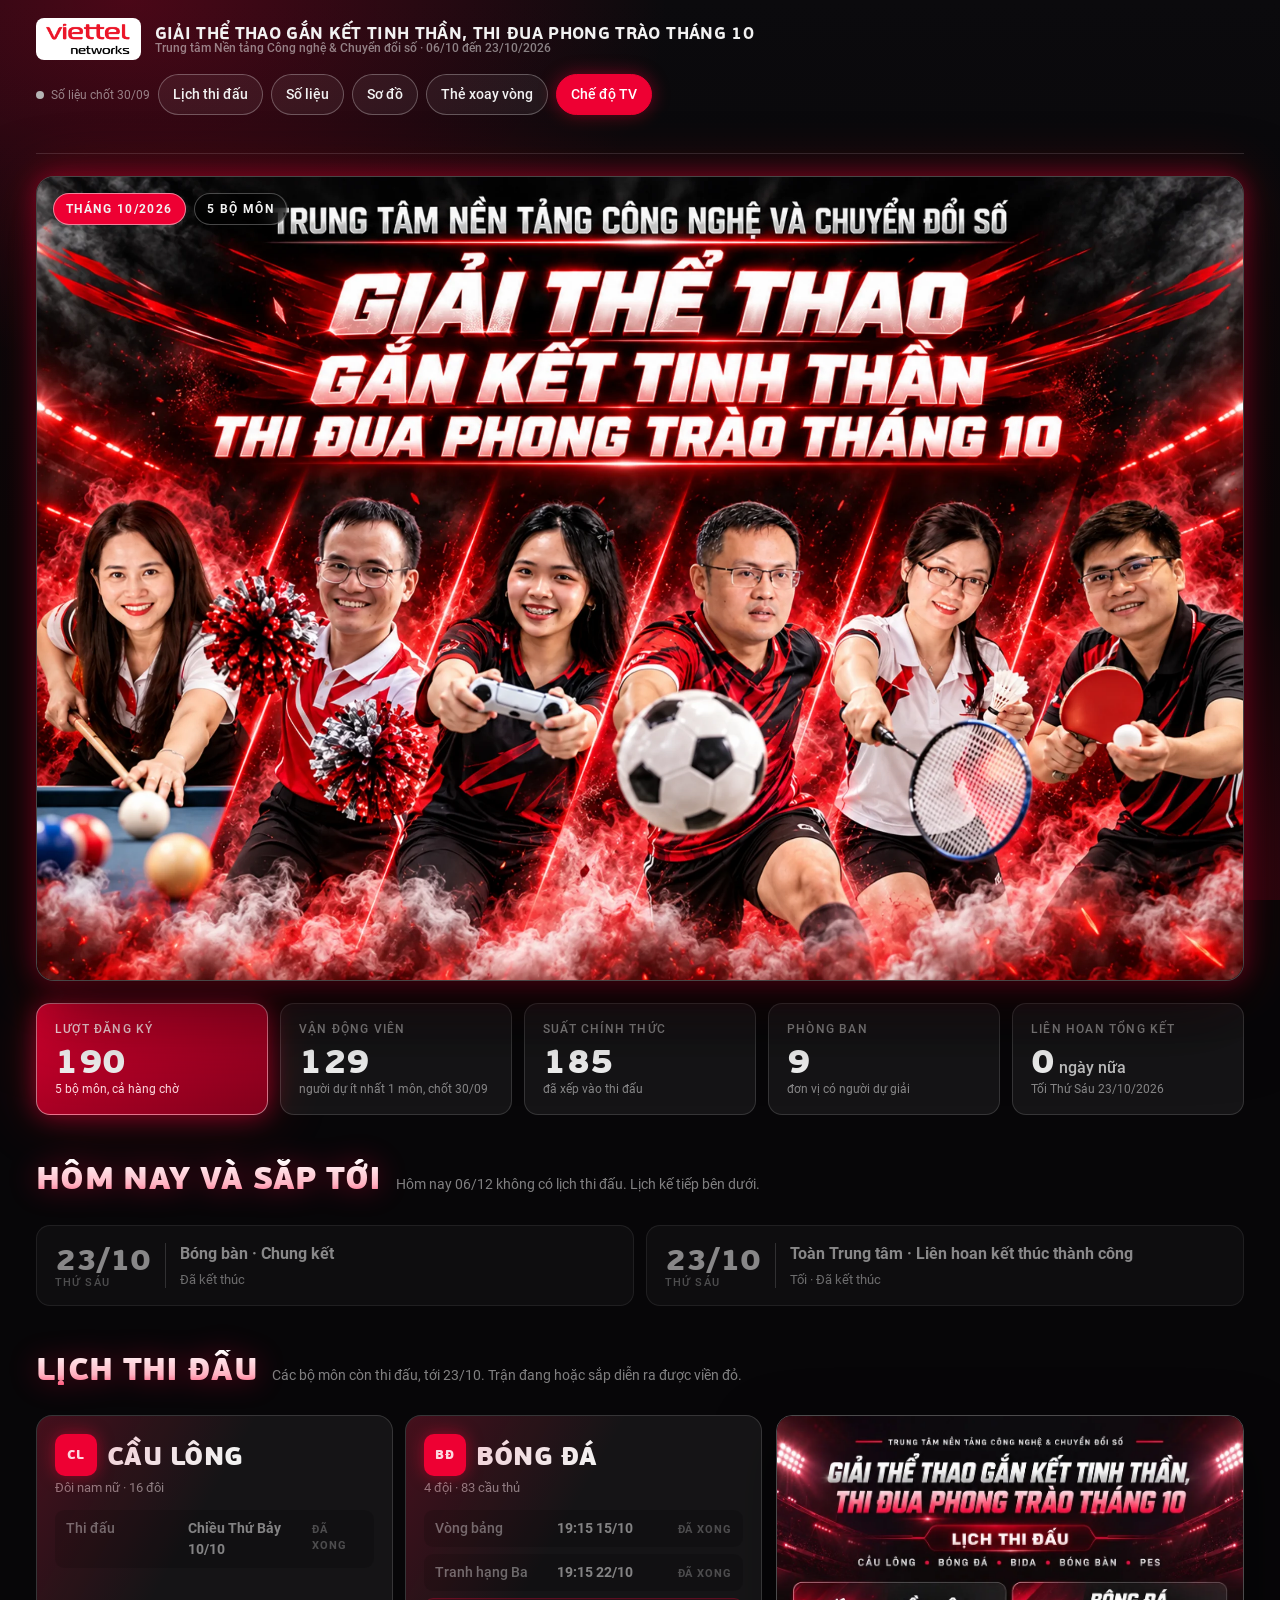
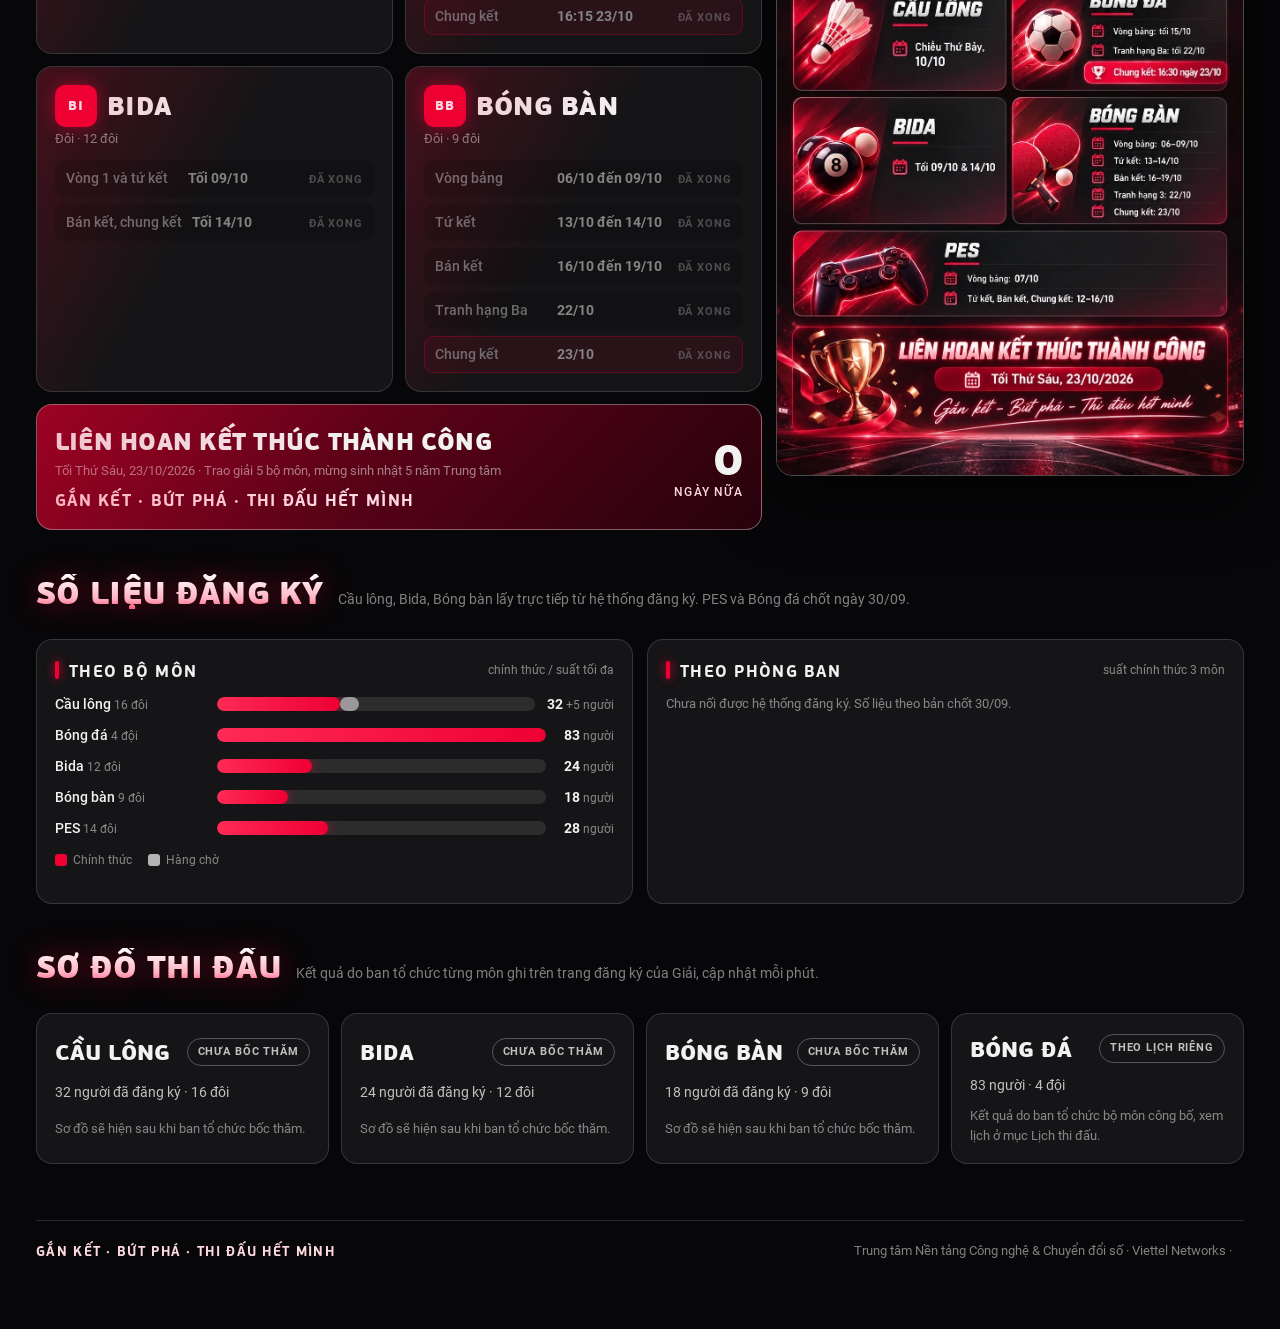
==== index.html @ 109331bb "Chuyển thẻ Thành viên mới vào frame chính TV (dash side) - Bỏ slide s-new riêng - Thêm panel Thành v" ====
<!DOCTYPE html>
<html lang="vi">
<head>
<meta charset="utf-8">
<meta name="viewport" content="width=device-width, initial-scale=1, viewport-fit=cover">
<meta name="description" content="Bản tin Giải thể thao gắn kết tinh thần, thi đua phong trào tháng 10 của Trung tâm Nền tảng Công nghệ và Chuyển đổi số: lịch thi đấu, số liệu đăng ký, sơ đồ thi đấu và chế độ trình chiếu TV.">
<meta property="og:title" content="Giải thể thao tháng 10 · TT Nền tảng Công nghệ & CĐS">
<meta property="og:image" content="img/poster-1200.jpg">
<link rel="icon" type="image/png" href="img/logo-vtnet.png">
<title>Giải thể thao 2026 · Bản tin</title>
<style>
  @font-face { font-family: "FS PF BeauSans Pro"; font-weight: 600; font-display: swap; src: url("fonts/FSPFBeauSansPro-SemiBold.ttf") format("truetype"); }
  @font-face { font-family: "FS PF BeauSans Pro"; font-weight: 700; font-display: swap; src: url("fonts/FSPFBeauSansPro-Bold.otf") format("opentype"); }
  @font-face { font-family: "FS PF BeauSans Pro"; font-weight: 800; font-display: swap; src: url("fonts/FSPFBeauSansPro-Black.ttf") format("truetype"); }
  @font-face { font-family: "Roboto"; font-weight: 400; font-display: swap; src: url("fonts/Roboto-Regular.ttf") format("truetype"); }
  @font-face { font-family: "Roboto"; font-weight: 500; font-display: swap; src: url("fonts/Roboto-Medium.ttf") format("truetype"); }
  @font-face { font-family: "Roboto"; font-weight: 700; font-display: swap; src: url("fonts/Roboto-Bold.ttf") format("truetype"); }

  /* Neon Tech, single dark look matching the poster. Only the 5 Viettel colours and their tints. */
  :root {
    --bg: #070608; --bg-2: #111014; --panel: rgba(255,255,255,.06); --panel-2: rgba(255,255,255,.10);
    --line: rgba(255,255,255,.14); --line-2: rgba(255,255,255,.28);
    --ink: #F2F2F2; --ink-2: rgba(242,242,242,.78); --ink-3: rgba(242,242,242,.52);
    --red: #EE0033; --red-deep: #B30026; --red-soft: #FFD9E0; --grey: #B5B4B4; --char: #44494D;
    --glow: 0 0 24px rgba(238,0,51,.55), 0 0 60px rgba(238,0,51,.25);
    --display: "FS PF BeauSans Pro", "Roboto", "Segoe UI", Helvetica, Arial, sans-serif;
    --body: "Roboto", "Segoe UI", Helvetica, Arial, sans-serif;
    color-scheme: dark;
  }
  * { box-sizing: border-box; }
  html, body { height: 100%; }
  body { margin: 0; background: var(--bg); color: var(--ink); font-family: var(--body); font-size: 15px; line-height: 1.5; -webkit-font-smoothing: antialiased; }
  body::before { content: ""; position: fixed; inset: 0; z-index: -1; pointer-events: none;
    background: radial-gradient(900px 600px at 10% 0%, rgba(238,0,51,.28), transparent 60%), radial-gradient(700px 500px at 95% 100%, rgba(238,0,51,.18), transparent 60%), linear-gradient(180deg, #0b0a0d, #070608 60%); }
  a { color: inherit; }
  img { max-width: 100%; display: block; }
  .wrap { max-width: 1240px; margin: 0 auto; padding: 18px 16px 56px; }

  /* top bar */
  .top { display: flex; align-items: center; justify-content: space-between; flex-wrap: wrap; padding-bottom: 16px; border-bottom: 1px solid var(--line); }
  .brand { display: flex; align-items: center; min-width: 0; }
  .brand img { height: 42px; width: auto; background: #fff; padding: 4px 8px; border-radius: 8px; }
  .brand .t { font-family: var(--display); font-weight: 700; text-transform: uppercase; line-height: 1.15; font-size: 15px; font-size: clamp(13px, 1.6vw, 17px); letter-spacing: .02em; }
  .brand .t small { display: block; font-family: var(--body); font-weight: 500; text-transform: none; letter-spacing: 0; color: var(--ink-3); font-size: 12px; }
  nav { display: flex; flex-wrap: wrap; align-items: center; }
  nav a, .btn { text-decoration: none; font-weight: 500; font-size: 14px; padding: 9px 14px; border-radius: 999px; border: 1px solid var(--line-2); color: var(--ink); background: var(--panel); }
  nav a:hover, .btn:hover { border-color: var(--red); }
  .btn.red { background: var(--red); border-color: var(--red); color: #fff; box-shadow: 0 0 18px rgba(238,0,51,.45); }
  .btn.red:hover { background: #ff1a4b; }
  .live { display: inline-flex; align-items: center; font-size: 12px; color: var(--ink-3); }
  .live i { width: 8px; height: 8px; border-radius: 50%; background: var(--grey); }
  .live.on i { background: var(--red); box-shadow: 0 0 0 4px rgba(238,0,51,.25); }

  /* hero */
  .hero { display: grid; grid-gap: 22px; gap: 22px; margin-top: 22px; }
  .poster { position: relative; border-radius: 18px; overflow: hidden; border: 1px solid var(--line-2); box-shadow: 0 30px 80px rgba(0,0,0,.6), var(--glow); aspect-ratio: 3/2; background: #000; }
  .poster img { width: 100%; height: 100%; object-fit: cover; }
  .poster .tag { position: absolute; left: 16px; top: 16px; display: flex; }
  .chip { font-size: 12px; font-weight: 700; letter-spacing: .12em; text-transform: uppercase; padding: 6px 12px; border-radius: 999px; background: rgba(0,0,0,.55); border: 1px solid var(--line-2); backdrop-filter: blur(10px); }
  .chip.red { background: var(--red); border-color: rgba(255,255,255,.5); }
  .strip { display: grid; grid-template-columns: repeat(auto-fit, minmax(150px, 1fr)); grid-gap: 12px; gap: 12px; }
  .tile { padding: 16px 18px; border-radius: 14px; background: var(--panel); border: 1px solid var(--line); display: grid; grid-gap: 4px; gap: 4px; min-width: 0; }
  .tile .l { font-size: 12px; text-transform: uppercase; letter-spacing: .1em; color: var(--ink-3); font-weight: 500; }
  .tile .v { font-family: var(--display); font-weight: 800; font-size: 34px; line-height: 1; letter-spacing: -.5px; font-variant-numeric: tabular-nums; }
  .tile .v small { font-size: 16px; font-family: var(--body); font-weight: 500; color: var(--ink-2); margin-left: 4px; letter-spacing: 0; }
  .tile .s { font-size: 12px; color: var(--ink-3); }
  .tile.red { background: linear-gradient(160deg, rgba(238,0,51,.92), rgba(140,0,30,.92)); border-color: rgba(255,255,255,.45); box-shadow: var(--glow); }
  .tile.red .l, .tile.red .s { color: var(--red-soft); }

  /* sections */
  section { margin-top: 44px; }
  .stage section { margin: 0; }   /* section trong khung TV không ăn lề của trang web */
  .sh { display: flex; align-items: baseline; flex-wrap: wrap; margin-bottom: 16px; }
  .sh h2 { margin: 0 14px 14px 0; font-family: var(--display); font-weight: 800; font-size: 26px; font-size: clamp(22px, 3vw, 32px); text-transform: uppercase; letter-spacing: .01em; line-height: 1.1;
    background: linear-gradient(180deg, #fff, #ffb3c2 70%, #ff5c7f); -webkit-background-clip: text; background-clip: text; color: transparent; filter: drop-shadow(0 0 14px rgba(238,0,51,.45)); }
  .sh p { margin: 0; color: var(--ink-3); font-size: 14px; }
  .sh .r { margin-left: auto; }

  /* today */
  .today { display: grid; grid-template-columns: repeat(auto-fit, minmax(260px, 1fr)); grid-gap: 12px; gap: 12px; }
  .ev { padding: 16px 18px; border-radius: 14px; background: var(--panel); border: 1px solid var(--line); display: grid; grid-template-columns: auto 1fr; grid-gap: 4px 14px; gap: 4px 14px; align-items: center; }
  .ev .d { grid-row: span 2; font-family: var(--display); font-weight: 800; font-size: 30px; line-height: 1; letter-spacing: -.5px; padding-right: 14px; border-right: 1px solid var(--line-2); min-width: 72px; }
  .ev .d small { display: block; font-family: var(--body); font-weight: 500; font-size: 11px; letter-spacing: .1em; text-transform: uppercase; color: var(--ink-3); margin-top: 4px; }
  .ev .n { font-weight: 700; font-size: 16px; }
  .ev .m { color: var(--ink-2); font-size: 13px; }
  .ev.now { border-color: var(--red); box-shadow: 0 0 0 1px rgba(238,0,51,.5), var(--glow); }
  .ev.now .d { color: var(--red); border-right-color: rgba(238,0,51,.5); }
  .ev.done { opacity: .55; }

  /* schedule */
  .sched { display: grid; grid-template-columns: 1fr; grid-gap: 14px; gap: 14px; }
  @media (min-width: 900px) { .sched { grid-template-columns: 1.55fr 1fr; align-items: start; } }
  .sports { display: grid; grid-template-columns: repeat(auto-fit, minmax(240px, 1fr)); grid-gap: 12px; gap: 12px; }
  .sport { position: relative; padding: 18px; border-radius: 16px; background: var(--panel); border: 1px solid var(--line); overflow: hidden; min-width: 0; }
  .sport::before { content: ""; position: absolute; inset: 0; background: linear-gradient(120deg, rgba(238,0,51,.22), transparent 45%); pointer-events: none; }
  .sport h3 { margin: 0 0 2px; font-family: var(--display); font-weight: 800; font-size: 26px; text-transform: uppercase; letter-spacing: .01em; display: flex; align-items: center; }
  .sport .ab { margin-right: 10px; width: 42px; height: 42px; border-radius: 10px; display: flex; align-items: center; justify-content: center; background: var(--red); color: #fff; font-size: 13px; letter-spacing: .04em; box-shadow: 0 0 16px rgba(238,0,51,.55); flex: 0 0 auto; }
  .sport .f { color: var(--ink-3); font-size: 13px; margin-bottom: 12px; }
  .sport ul { list-style: none; margin: 0; padding: 0; display: grid; grid-gap: 7px; gap: 7px; }
  .sport li { display: flex; align-items: baseline; font-size: 14px; padding: 7px 10px; border-radius: 9px; background: rgba(0,0,0,.28); border: 1px solid transparent; }
  .sport li b { font-weight: 500; color: var(--ink-2); min-width: 112px; }
  .sport li span { font-weight: 700; font-variant-numeric: tabular-nums; }
  .sport li.final { border-color: rgba(238,0,51,.6); background: rgba(238,0,51,.18); }
  .sport li.now { border-color: var(--red); }
  .sport li.done { opacity: .5; }
  .sport li .st { margin-left: auto; font-size: 11px; font-weight: 700; letter-spacing: .08em; text-transform: uppercase; color: var(--red-soft); }
  .sport.finale { grid-column: 1 / -1; display: grid; grid-template-columns: 1fr auto; grid-gap: 10px 20px; gap: 10px 20px; align-items: center; background: linear-gradient(135deg, rgba(238,0,51,.55), rgba(60,0,15,.6)); border-color: rgba(255,255,255,.35); }
  .sport.finale h3 { font-size: 24px; }
  .sport.finale .slogan { font-family: var(--display); font-weight: 700; font-size: 16px; color: var(--red-soft); text-transform: uppercase; letter-spacing: .08em; }
  .sport.finale .big { font-family: var(--display); font-weight: 800; font-size: 44px; line-height: 1; letter-spacing: -1px; text-align: right; font-variant-numeric: tabular-nums; }
  .sport.finale .big small { display: block; font-family: var(--body); font-weight: 500; font-size: 12px; letter-spacing: .1em; text-transform: uppercase; color: var(--red-soft); margin-top: 6px; }
  .frame { border-radius: 16px; overflow: hidden; border: 1px solid var(--line-2); box-shadow: 0 24px 60px rgba(0,0,0,.55); }
  .frame img { width: 100%; height: auto; }

  /* stats */
  .stats { display: grid; grid-template-columns: 1fr; grid-gap: 14px; gap: 14px; }
  @media (min-width: 900px) { .stats { grid-template-columns: 1fr 1fr; } }
  .card { padding: 18px; border-radius: 16px; background: var(--panel); border: 1px solid var(--line); min-width: 0; }
  .card h3 { margin: 0 0 12px; font-family: var(--display); font-weight: 700; font-size: 16px; text-transform: uppercase; letter-spacing: .08em; display: flex; align-items: center; }
  .card h3::before { content: ""; margin-right: 10px; width: 4px; height: 18px; border-radius: 2px; background: var(--red); box-shadow: 0 0 10px var(--red); }
  .card h3 small { margin-left: auto; font-family: var(--body); text-transform: none; letter-spacing: 0; font-weight: 400; color: var(--ink-3); font-size: 12px; }
  .bars { display: grid; grid-gap: 10px; gap: 10px; }
  .bar { display: grid; grid-template-columns: minmax(96px, 150px) 1fr auto; grid-gap: 12px; gap: 12px; align-items: center; font-size: 14px; min-width: 0; }
  .bar .n { font-weight: 500; overflow: hidden; text-overflow: ellipsis; white-space: nowrap; }
  .bar .n small { color: var(--ink-3); font-weight: 400; }
  .bar .t { height: 14px; border-radius: 7px; background: rgba(255,255,255,.10); overflow: hidden; position: relative; }
  .bar .t i { position: absolute; left: 0; top: 0; bottom: 0; border-radius: 7px; background: linear-gradient(90deg, #ff2a55, var(--red)); box-shadow: 0 0 12px rgba(238,0,51,.6); }
  .bar .t i.wait { background: var(--grey); box-shadow: none; opacity: .8; }
  .bar .v { font-weight: 700; font-variant-numeric: tabular-nums; min-width: 56px; text-align: right; }
  .bar .v small { color: var(--ink-3); font-weight: 400; }
  .legend { display: flex; flex-wrap: wrap; margin-top: 12px; font-size: 12px; color: var(--ink-3); }
  .legend i { display: inline-block; width: 12px; height: 12px; border-radius: 3px; vertical-align: -2px; margin-right: 6px; background: var(--red); }
  .legend i.g { background: var(--grey); }

  /* brackets */
  .brs { display: grid; grid-template-columns: repeat(auto-fit, minmax(280px, 1fr)); grid-gap: 12px; gap: 12px; }
  .br { padding: 18px; border-radius: 16px; background: var(--panel); border: 1px solid var(--line); display: grid; grid-gap: 10px; gap: 10px; min-width: 0; }
  .br h3 { margin: 0; font-family: var(--display); font-weight: 800; font-size: 22px; text-transform: uppercase; display: flex; align-items: center; justify-content: space-between; }
  .br .pill { margin-left: 10px; font-family: var(--body); font-weight: 700; font-size: 11px; letter-spacing: .08em; text-transform: uppercase; padding: 5px 10px; border-radius: 999px; border: 1px solid var(--line-2); color: var(--ink-2); white-space: nowrap; }
  .br .pill.red { background: var(--red); border-color: var(--red); color: #fff; }
  .br .meta { color: var(--ink-2); font-size: 14px; }
  .br .prog { height: 10px; border-radius: 5px; background: rgba(255,255,255,.10); overflow: hidden; }
  .br .prog i { display: block; height: 100%; background: var(--red); box-shadow: 0 0 10px var(--red); border-radius: 5px; }
  .br .res { display: grid; grid-gap: 6px; gap: 6px; font-size: 13px; }
  .br .res div { display: flex; justify-content: space-between; padding: 7px 10px; border-radius: 8px; background: rgba(0,0,0,.3); }
  .br .res b { font-weight: 700; }
  .br a { font-size: 13px; color: var(--red-soft); }
  .empty { color: var(--ink-3); font-size: 13px; }

  footer { margin-top: 56px; padding-top: 20px; border-top: 1px solid var(--line); display: flex; justify-content: space-between; flex-wrap: wrap; color: var(--ink-3); font-size: 13px; }
  footer .slogan { font-family: var(--display); font-weight: 700; text-transform: uppercase; letter-spacing: .1em; color: var(--red-soft); }

  /* ===== TV mode ===== */
  body.tv { overflow: hidden; background: #000; }
  body.tv .wrap { display: none; }
  #tv { display: none; position: fixed; inset: 0; background: #000; }
  body.tv #tv { display: block; }
  .stage { position: absolute; left: 50%; top: 50%; width: 1920px; height: 1080px; transform: translate(-50%, -50%) scale(var(--k, .5)); transform-origin: center; overflow: hidden; color: var(--ink);
    background: radial-gradient(900px 700px at 8% 12%, rgba(238,0,51,.5), transparent 60%), radial-gradient(800px 600px at 96% 92%, rgba(238,0,51,.28), transparent 60%), linear-gradient(135deg, #0c0b0f 0%, #17161b 55%, #0a090c 100%); }
  .hdr { position: absolute; left: 0; top: 0; right: 0; height: 100px; display: flex; align-items: center; justify-content: space-between; padding: 0 64px; border-bottom: 1.5px solid rgba(255,255,255,.14); background: linear-gradient(180deg, rgba(0,0,0,.5), rgba(0,0,0,0)); z-index: 2; }
  .hdr .b { display: flex; align-items: center; }
  .hdr .b img { height: 64px; width: auto; background: #fff; padding: 6px 12px; border-radius: 10px; }
  .hdr .b .sep { width: 2px; height: 48px; background: rgba(255,255,255,.25); }
  .hdr .b .org { font-family: var(--display); font-weight: 700; font-size: 32px; text-transform: uppercase; color: var(--ink-2); letter-spacing: .02em; }
  .hdr .c { display: flex; align-items: center; font-variant-numeric: tabular-nums; }
  .hdr .c .d { font-size: 30px; color: var(--ink-2); text-align: right; line-height: 1.2; }
  .hdr .c .t { font-family: var(--display); font-weight: 800; font-size: 60px; letter-spacing: -1px; }
  .dots { position: absolute; left: 50%; transform: translateX(-50%); top: 80px; display: flex; z-index: 3; }
  .dots span { width: 52px; height: 8px; border-radius: 4px; background: rgba(255,255,255,.28); overflow: hidden; position: relative; }
  .dots span.done { background: rgba(255,255,255,.6); }
  .dots span.on::after { content: ""; position: absolute; inset: 0; background: var(--red); transform-origin: 0 0; animation: prog var(--dur, 12s) linear forwards; }
  @keyframes prog { from { transform: scaleX(0); } to { transform: scaleX(1); } }
  .slide { position: absolute; left: 0; right: 0; top: 100px; bottom: 128px; padding: 40px 64px; display: none; overflow: hidden; animation: fade .7s ease both; }
  .slide.on { display: grid; }
  @keyframes fade { from { opacity: 0; transform: translateY(14px); } to { opacity: 1; transform: none; } }
  .slide.poster-slide { padding: 0; top: 100px; bottom: 128px; overflow: hidden; }
  .slide.poster-slide::before { content: ""; position: absolute; top: 0; right: 0; bottom: 0; left: 0; background: url("img/poster-tv-blur.jpg") center/cover; }
  .slide.poster-slide img { position: relative; width: 100%; height: 100%; object-fit: contain; }
  .slide.poster-slide .cap { position: absolute; left: 64px; bottom: 40px; display: flex; }
  .slide.poster-slide .cap .chip { font-size: 26px; padding: 14px 28px; }
  .glass { position: relative; background: rgba(255,255,255,.09); border: 1.5px solid rgba(255,255,255,.28); border-radius: 30px; backdrop-filter: blur(24px); -webkit-backdrop-filter: blur(24px); box-shadow: 0 28px 70px rgba(0,0,0,.45); }
  .glass::before { content: ""; position: absolute; left: 28px; right: 28px; top: 0; height: 1.5px; background: linear-gradient(90deg, transparent, rgba(255,255,255,.85), transparent); }
  .eyebrow { font-family: var(--display); font-weight: 700; font-size: 30px; letter-spacing: .12em; text-transform: uppercase; color: var(--red-soft); display: flex; align-items: center; }
  .eyebrow .dot { margin-right: 18px; width: 16px; height: 16px; border-radius: 50%; background: var(--red); box-shadow: 0 0 0 6px rgba(238,0,51,.25); }
  .eyebrow .upd { margin-left: auto; letter-spacing: 0; text-transform: none; font-weight: 400; color: var(--ink-3); font-family: var(--body); }
  .hcard { font-family: var(--display); font-weight: 800; font-size: 84px; line-height: 1.05; letter-spacing: -1.5px; margin: 0; text-transform: uppercase; text-shadow: 0 0 30px rgba(238,0,51,.5); }
  /* tv schedule */
  .s-sched { grid-template-rows: auto minmax(0, 1fr); grid-gap: 30px; gap: 30px; }
  .s-sched .cols { display: grid; grid-template-columns: repeat(5, 1fr); grid-gap: 22px; gap: 22px; }
  .s-sched .col { padding: 26px 28px; min-height: 0; display: flex; flex-direction: column; }
  .s-sched .col h3 { margin: 0; font-family: var(--display); font-weight: 800; font-size: 40px; text-transform: uppercase; letter-spacing: -.5px; line-height: 1; }
  .s-sched .col .f { font-size: 22px; color: var(--ink-3); }
  .s-sched .col ul { list-style: none; margin: 18px 0 0; padding: 0; display: grid; grid-gap: 10px; gap: 10px; }
  .s-sched .col li { font-size: 24px; line-height: 1.25; padding: 10px 14px; border-radius: 12px; background: rgba(0,0,0,.3); border: 1.5px solid transparent; }
  .s-sched .col li b { display: block; font-weight: 500; color: var(--ink-3); font-size: 20px; }
  .s-sched .col li.final { border-color: rgba(238,0,51,.7); background: rgba(238,0,51,.2); }
  .s-sched .col li.now { border-color: var(--red); box-shadow: 0 0 20px rgba(238,0,51,.35); }
  .s-sched .col li.done { opacity: .45; }
  /* tv stats */
  .s-stats { grid-template-rows: auto minmax(0, 1fr); grid-gap: 30px; gap: 30px; }
  .s-stats .g { display: grid; grid-template-columns: repeat(4, 1fr); grid-gap: 26px; gap: 26px; }
  .s-stats .tile { padding: 28px 40px; border-radius: 28px; grid-gap: 2px; gap: 2px; }
  .s-stats .tile .l { font-size: 26px; letter-spacing: .06em; }
  .s-stats .tile .v { font-size: 108px; letter-spacing: -3px; }
  .s-stats .tile .s { font-size: 24px; }
  .s-stats .bars { grid-gap: 14px; gap: 14px; }
  .s-stats .bar { grid-template-columns: 290px 1fr 200px; font-size: 30px; grid-gap: 24px; gap: 24px; }
  .s-stats .bar .t { height: 22px; border-radius: 11px; }
  .s-stats .bar .t i { border-radius: 11px; }
  .s-stats .lower { padding: 30px 44px; display: grid; align-content: center; min-height: 0; }
  /* tv brackets */
  .s-br { grid-template-rows: auto minmax(0, 1fr); grid-gap: 30px; gap: 30px; }
  .s-br .g { display: grid; grid-template-columns: repeat(3, 1fr); grid-gap: 26px; gap: 26px; }
  .s-br .br { padding: 40px 44px; border-radius: 30px; grid-gap: 20px; gap: 20px; }
  .s-br .br h3 { font-size: 48px; }
  .s-br .br .pill { font-size: 22px; padding: 10px 20px; }
  .s-br .br .meta { font-size: 30px; }
  .s-br .br .prog { height: 18px; border-radius: 9px; }
  .s-br .br .res { font-size: 26px; grid-gap: 10px; gap: 10px; }
  .s-br .br .res div { padding: 12px 16px; border-radius: 12px; }
  .s-br .empty { font-size: 26px; }
  /* tv countdown */
  .s-cd { grid-template-columns: 1.3fr 1fr; grid-gap: 36px; gap: 36px; }
  .s-cd .left { padding: 60px 68px; display: flex; flex-direction: column; }
  .s-cd .hcard { font-size: 66px; }
  .s-cd .left .lead { font-size: 34px; color: var(--ink-2); margin: 30px 0 0; line-height: 1.35; }
  .s-cd .left .meta { display: grid; grid-gap: 12px; gap: 12px; font-size: 36px; margin-top: auto; }
  .s-cd .left .meta div { display: flex; }
  .s-cd .left .meta span:first-child { color: var(--ink-3); min-width: 200px; font-size: 28px; text-transform: uppercase; letter-spacing: .08em; }
  .s-cd .right { display: grid; grid-template-rows: 1fr auto; grid-gap: 36px; gap: 36px; }
  .s-cd .count { background: linear-gradient(160deg, rgba(238,0,51,.92), rgba(150,0,32,.92)); border-color: rgba(255,255,255,.5); display: flex; flex-direction: column; justify-content: center; align-items: center; text-align: center; box-shadow: var(--glow); }
  .s-cd .count .big { font-family: var(--display); font-weight: 800; font-size: 220px; line-height: .95; letter-spacing: -6px; font-variant-numeric: tabular-nums; }
  .s-cd .count .lbl { font-size: 40px; font-family: var(--display); font-weight: 700; color: var(--red-soft); text-transform: uppercase; letter-spacing: .06em; }
  .s-cd .slog { padding: 26px; text-align: center; font-family: var(--display); font-weight: 800; font-size: 36px; text-transform: uppercase; letter-spacing: .06em; line-height: 1.2; }
  .s-cd .slog span { color: var(--red); text-shadow: 0 0 20px rgba(238,0,51,.6); }
  /* ===== Bố cục bản tin (chế độ TV mặc định) ===== */
  .dash { display: none; position: absolute; left: 0; right: 0; top: 100px; bottom: 128px; padding: 36px 64px 28px; grid-template-columns: minmax(0, 1fr) 470px; grid-gap: 32px; gap: 32px; }
  .stage.mode-dash .dash { display: grid; }
  .stage.mode-dash .slide, .stage.mode-dash .dots { display: none; }
  .panel { position: relative; padding: 44px 26px 14px; min-height: 0; display: flex; flex-direction: column; }
  .panel .pg { position: absolute; right: 22px; top: 12px; font-size: 22px; color: var(--ink-3); font-variant-numeric: tabular-nums; }
  .panel .lbl { position: absolute; left: 26px; top: -24px; padding: 9px 22px; background: var(--red); color: #fff; font-family: var(--display); font-weight: 700; font-size: 26px; letter-spacing: .1em; text-transform: uppercase; border-radius: 8px; box-shadow: 0 0 24px rgba(238,0,51,.55); white-space: nowrap; }
  .feature { padding: 78px 28px 22px; margin-top: -16px; }
  .feature > .lbl { top: -8px; }
  /* thanh story: 1 ô / tin, cùng hàng với nhãn Tin tiêu điểm, bên phải nhãn; tự chia đều theo số tin */
  .feature .tabs { position: absolute; left: 330px; right: 28px; top: 26px; overflow: hidden; z-index: 2; -webkit-mask-image: linear-gradient(90deg, #000 calc(100% - 40px), transparent); mask-image: linear-gradient(90deg, #000 calc(100% - 40px), transparent); }
  .feature .tabs .track { display: grid; grid-auto-flow: column; grid-auto-columns: minmax(230px, 1fr); grid-gap: 14px; gap: 14px; transition: transform .6s ease; will-change: transform; }
  @media (prefers-reduced-motion: reduce) { .feature .tabs .track { transition: none; } }
  .feature .tab { font-size: 19px; font-weight: 500; color: var(--grey); white-space: nowrap; overflow: hidden; text-overflow: ellipsis; line-height: 1.2; }
  .feature .tab i { display: block; height: 5px; border-radius: 3px; background: rgba(255,255,255,.18); overflow: hidden; margin-top: 9px; }
  .feature .tab i b { display: block; height: 100%; width: 0; background: #e3122b; }
  .feature .tab.on { color: #fff; }
  .feature .tab.done i b { width: 100%; background: rgba(255,255,255,.55); }
  /* dòng tiêu đề: tiêu đề in hoa, nhãn (tuỳ chọn), dòng phụ */
  .feature .headline { margin: 0 0 14px; display: flex; align-items: baseline; justify-content: center; flex-wrap: wrap; column-gap: 20px; row-gap: 4px; font-family: var(--display); font-weight: 800; font-size: 36px; line-height: 1.15; text-transform: uppercase; letter-spacing: .01em; text-shadow: 0 0 24px rgba(238,0,51,.45); }
  .feature .headline .tag { font-size: 18px; font-weight: 700; letter-spacing: .12em; color: #1a1204; background: #f2c14e; border-radius: 6px; padding: 8px 12px; align-self: center; text-shadow: none; line-height: 1; }
  .feature .headline small { font-family: var(--body); font-weight: 400; font-size: 24px; text-transform: none; color: var(--ink-2); letter-spacing: 0; white-space: nowrap; text-shadow: none; }
  .fade { animation: fd .7s ease both; }
  @keyframes fd { from { opacity: 0; transform: translateY(10px); } }
  .media { position: relative; flex: 1; min-height: 0; border-radius: 20px; overflow: hidden; background: #000; }
  .media .bg { position: absolute; top: -30px; right: -30px; bottom: -30px; left: -30px; background-position: center; background-size: cover; filter: blur(18px) brightness(.5); opacity: 0; transition: opacity .8s; }
  .media .bg.on { opacity: 1; }
  .media img.pic, .media video { position: absolute; top: 0; left: 0; width: 100%; height: 100%; object-fit: contain; opacity: 0; transition: opacity .8s; }
  .media img.pic.on, .media video.on { opacity: 1; }
  .media canvas.fx { position: absolute; top: 0; left: 0; width: 100%; height: 100%; pointer-events: none; opacity: 0; transition: opacity .6s; }
  .media canvas.fx.on { opacity: 1; }
  .media .count:empty { display: none; }
  .media .count { position: absolute; right: 20px; bottom: 16px; padding: 8px 16px; border-radius: 999px; background: rgba(0,0,0,.6); font-size: 24px; color: var(--ink-2); font-variant-numeric: tabular-nums; }
  .media .empty-media { position: absolute; top: 50%; left: 0; right: 0; transform: translateY(-50%); text-align: center; font-size: 30px; color: var(--ink-3); padding: 0 40px; }
  .side { display: grid; grid-template-rows: repeat(4, minmax(0, 1fr)); grid-gap: 26px; gap: 26px; min-height: 0; }
  .nm-panel { padding: 44px 22px 14px; }
  .nm-list { display: grid; grid-template-rows: repeat(3, minmax(0, 1fr)); gap: 10px; min-height: 0; }
  .nm-row { display: grid; grid-template-columns: 64px 1fr; gap: 12px; align-items: center; min-height: 0; }
  .nm-row img { width: 64px; height: 64px; border-radius: 50%; object-fit: cover; background: linear-gradient(180deg, #f2f2f2, #dedddd); }
  .nm-row b { display: block; font-size: 20px; font-weight: 700; line-height: 1.15; }
  .nm-row span { display: block; font-size: 16px; color: var(--ink-2); line-height: 1.2; }
  .nm-row small { display: block; font-size: 14px; color: var(--red-soft); line-height: 1.2; }
  .panel ul { list-style: none; margin: 0; padding: 0; display: block; overflow: hidden; flex: 1; min-height: 0; }
  .panel li { position: relative; padding: 9px 0 9px 30px; font-size: 26px; line-height: 1.3; border-bottom: 1px solid rgba(255,255,255,.08); }
  .panel li:last-child { border-bottom: 0; }
  .panel li::before { content: ""; position: absolute; left: 4px; top: 20px; width: 12px; height: 12px; border-radius: 50%; background: var(--red); box-shadow: 0 0 10px var(--red); }
  .panel li b { font-weight: 700; }
  .panel li small { display: block; font-size: 21px; color: var(--ink-3); }
  .panel li.muted::before { background: var(--grey); box-shadow: none; }
  .panel .none { font-size: 26px; color: var(--ink-3); padding: 10px 0; }
  /* ticker */
  .ticker { position: absolute; left: 0; right: 0; bottom: 0; height: 128px; display: flex; background: rgba(10,9,12,.88); border-top: 1.5px solid rgba(255,255,255,.16); backdrop-filter: blur(20px); z-index: 2; }
  .ticker .tag { flex: 0 0 auto; display: flex; align-items: center; padding: 0 84px 0 64px; background: var(--red); font-family: var(--display); font-weight: 700; font-size: 34px; letter-spacing: .1em; text-transform: uppercase; -webkit-clip-path: polygon(0 0, 100% 0, calc(100% - 36px) 100%, 0 100%); clip-path: polygon(0 0, 100% 0, calc(100% - 36px) 100%, 0 100%); box-shadow: 0 0 30px rgba(238,0,51,.6); }
  .ticker .run { flex: 1; overflow: hidden; display: flex; align-items: center; font-size: 40px; position: relative; }
  .ticker .run::before { content: ""; position: absolute; left: 0; top: 0; bottom: 0; width: 220px; z-index: 1; background: linear-gradient(90deg, #0d0c10 35%, rgba(13,12,16,0)); }
  .ticker .run div { white-space: nowrap; display: flex; padding-left: 40px; animation: run 48s linear infinite; }
  .ticker .run i { font-style: normal; color: var(--red); margin-right: 28px; }
  @keyframes run { from { transform: translateX(0); } to { transform: translateX(-50%); } }
  /* tương thích trình duyệt TV cũ: khoảng cách flex bằng margin thay cho gap */
  .top > * { margin: 0 24px 14px 0; }
  .brand > * + * { margin-left: 14px; }
  nav > * { margin: 0 8px 8px 0; }
  .live > * + * { margin-left: 7px; }
  .poster .tag > * + * { margin-left: 8px; }
  .sh > * { margin: 0 14px 14px 0; }
  .sport h3 > * + * { margin-left: 10px; }
  .sport li > * + * { margin-left: 10px; }
  .card h3 > * + * { margin-left: 10px; }
  .legend > * { margin: 0 16px 16px 0; }
  .br h3 > * + * { margin-left: 10px; }
  .br .res div > * + * { margin-left: 10px; }
  footer > * { margin: 0 12px 12px 0; }
  .hdr .b > * + * { margin-left: 26px; }
  .hdr .c > * + * { margin-left: 28px; }
  .dots > * + * { margin-left: 12px; }
  .slide.poster-slide .cap > * + * { margin-left: 16px; }
  .eyebrow > * + * { margin-left: 18px; }
  .s-sched .col > * + * { margin-top: 14px; }
  .s-cd .left > * + * { margin-top: 30px; }
  .s-cd .left .meta div > * + * { margin-left: 22px; }
  .ticker .run div > * + * { margin-left: 120px; }
  @media (prefers-reduced-motion: reduce) { .slide { animation: none; } .fade { animation: none; } .ticker .run div { animation: none; } .dots span.on::after { animation: none; transform: none; } }
</style>
</head>
<body>
<div class="wrap">
  <header class="top">
    <div class="brand">
      <img src="img/logo-vtnet.png" alt="Viettel Networks">
      <div class="t">Giải thể thao gắn kết tinh thần, thi đua phong trào tháng 10<small>Trung tâm Nền tảng Công nghệ &amp; Chuyển đổi số · 06/10 đến 23/10/2026</small></div>
    </div>
    <nav>
      <span class="live" id="live"><i></i><span id="live-text">Đang tải dữ liệu</span></span>
      <a href="#lich">Lịch thi đấu</a>
      <a href="#so-lieu">Số liệu</a>
      <a href="#so-do">Sơ đồ</a>
      <a class="btn" href="#" data-reg>Đăng ký &amp; sơ đồ chi tiết</a>
      <a class="btn" href="#slides">Thẻ xoay vòng</a>
      <a class="btn red" href="#tv" id="tv-btn">Chế độ TV</a>
    </nav>
  </header>

  <div class="hero">
    <figure class="poster" style="margin:0">
      <picture>
        <source srcset="img/poster-1200.webp 1200w, img/poster-2400.webp 2400w" sizes="(min-width: 1240px) 1208px, 100vw" type="image/webp">
        <img src="img/poster-1200.jpg" alt="Poster Giải thể thao gắn kết tinh thần, thi đua phong trào tháng 10" width="2400" height="1600" fetchpriority="high">
      </picture>
      <div class="tag"><span class="chip red">Tháng 10/2026</span><span class="chip">5 bộ môn</span></div>
    </figure>
    <div class="strip" id="strip">
      <div class="tile red"><span class="l">Lượt đăng ký</span><span class="v" id="k-reg">193</span><span class="s">5 bộ môn, cả hàng chờ</span></div>
      <div class="tile"><span class="l">Vận động viên</span><span class="v" id="k-ath">129</span><span class="s">người dự ít nhất 1 môn, chốt 30/09</span></div>
      <div class="tile"><span class="l">Suất chính thức</span><span class="v" id="k-off">185</span><span class="s">đã xếp vào thi đấu</span></div>
      <div class="tile"><span class="l">Phòng ban</span><span class="v" id="k-dept">9</span><span class="s">đơn vị có người dự giải</span></div>
      <div class="tile"><span class="l">Liên hoan tổng kết</span><span class="v"><span id="k-cd">14</span><small>ngày nữa</small></span><span class="s">Tối Thứ Sáu 23/10/2026</span></div>
    </div>
  </div>

  <section id="hom-nay">
    <div class="sh"><h2>Hôm nay và sắp tới</h2><p id="today-sub"></p></div>
    <div class="today" id="today"></div>
  </section>

  <section id="lich">
    <div class="sh"><h2>Lịch thi đấu</h2><p>Các bộ môn còn thi đấu, tới 23/10. Trận đang hoặc sắp diễn ra được viền đỏ.</p></div>
    <div class="sched">
      <div class="sports" id="sports"></div>
      <div class="frame"><img src="img/lich-thi-dau.webp" alt="Poster lịch thi đấu 5 bộ môn" loading="lazy" width="1055" height="1491"></div>
    </div>
  </section>

  <section id="so-lieu">
    <div class="sh"><h2>Số liệu đăng ký</h2><p id="stats-sub">Cầu lông, Bida, Bóng bàn lấy trực tiếp từ hệ thống đăng ký. PES và Bóng đá chốt ngày 30/09.</p></div>
    <div class="stats">
      <div class="card"><h3>Theo bộ môn <small>chính thức / suất tối đa</small></h3><div class="bars" id="bars-sport"></div>
        <div class="legend"><span><i></i>Chính thức</span><span><i class="g"></i>Hàng chờ</span></div></div>
      <div class="card"><h3>Theo phòng ban <small id="dept-sub">suất chính thức 3 môn</small></h3><div class="bars" id="bars-dept"></div></div>
    </div>
  </section>

  <section id="so-do">
    <div class="sh"><h2>Sơ đồ thi đấu</h2><p>Kết quả do ban tổ chức từng môn ghi trên trang đăng ký của Giải, cập nhật mỗi phút.</p></div>
    <div class="brs" id="brs"></div>
  </section>

  <footer>
    <span class="slogan">Gắn kết · Bứt phá · Thi đấu hết mình</span>
    <span>Trung tâm Nền tảng Công nghệ &amp; Chuyển đổi số · Viettel Networks · <a href="#" data-reg>Trang đăng ký</a></span>
  </footer>
</div>

<!-- ===== TV ===== -->
<div id="tv" aria-hidden="true">
  <div class="stage" id="stage">
    <header class="hdr">
      <div class="b"><span class="org" id="tv-org">Bản tin · Trung tâm Nền tảng Công nghệ &amp; Chuyển đổi số</span></div>
      <div class="c"><div class="d" id="tv-date"></div><div class="t" id="tv-time"></div></div>
    </header>
    <div class="dots" id="dots"></div>

    <section class="dash" id="dash">
      <div class="glass panel feature">
        <span class="lbl">Tin tiêu điểm</span>
        <div class="tabs" id="tabs"></div>
        <h2 class="headline" id="dash-headline"></h2>
        <div class="media" id="media"><div class="bg" id="media-bg"></div><img class="pic" id="media-a" alt=""><img class="pic" id="media-b" alt=""><canvas class="fx" id="media-fx" width="1920" height="1080"></canvas><div class="count" id="media-count"></div></div>
      </div>
      <div class="side">
        <div class="glass panel"><span class="lbl">Hôm nay có gì</span><span class="pg"></span><ul id="p-today" data-empty="Hôm nay không có lịch thi đấu."></ul></div>
        <div class="glass panel"><span class="lbl">Đang diễn ra</span><span class="pg"></span><ul id="p-now" data-empty="Chưa có bộ môn nào thi đấu."></ul></div>
        <div class="glass panel"><span class="lbl">Sắp diễn ra</span><span class="pg"></span><ul id="p-next" data-empty="Không còn lịch sắp tới."></ul></div>
        <div class="glass panel nm-panel">
          <span class="lbl">Thành viên mới</span><span class="pg">16/10/2026</span>
          <div class="nm-list">
            <div class="nm-row"><img src="img/Nghiêm Xuân Sơn.png" alt=""><div><b>Nghiêm Xuân Sơn</b><span>Kỹ sư Giải pháp nghiệp vụ</span><small>Phòng Hợp tác Triển khai</small></div></div>
            <div class="nm-row"><img src="img/Đàm Ngọc Khánh.png" alt=""><div><b>Đàm Ngọc Khánh</b><span>Kỹ sư Trí tuệ Nhân tạo</span><small>Phòng Trí tuệ Nhân tạo</small></div></div>
            <div class="nm-row"><img src="img/Tống Trần Minh Đức.png" alt=""><div><b>Tống Trần Minh Đức</b><span>Kỹ sư Trí tuệ Nhân tạo</span><small>Phòng Trí tuệ Nhân tạo</small></div></div>
          </div>
        </div>
      </div>
    </section>

    <section class="slide poster-slide on" data-dur="12">
      <img src="img/poster-tv-1920x1080.webp" alt="Poster giải thể thao">
      <div class="cap"><span class="chip red">06/10 đến 23/10/2026</span><span class="chip">Cầu lông · Bóng đá · Bida · Bóng bàn · PES</span></div>
    </section>

    <section class="slide s-sched" data-dur="15">
      <div class="eyebrow"><span class="dot"></span>Lịch thi đấu<span class="upd" id="tv-sched-sub"></span></div>
      <div class="cols" id="tv-sched"></div>
    </section>

    <section class="slide s-stats" data-dur="14">
      <div class="eyebrow"><span class="dot"></span>Số liệu đăng ký<span class="upd" id="tv-stats-upd">Cập nhật từ hệ thống đăng ký</span></div>
      <div style="display:grid;grid-template-rows:auto 1fr;grid-gap:26px;gap:26px;min-height:0">
        <div class="g" id="tv-tiles"></div>
        <div class="glass lower"><div class="bars" id="tv-bars"></div></div>
      </div>
    </section>

    <section class="slide s-br" data-dur="14">
      <div class="eyebrow"><span class="dot"></span>Sơ đồ thi đấu<span class="upd">Cầu lông · Bida · Bóng bàn</span></div>
      <div class="g" id="tv-brs"></div>
    </section>

    <section class="slide s-cd" data-dur="12">
      <div class="glass left">
        <div class="eyebrow"><span class="dot"></span>Sắp diễn ra</div>
        <h2 class="hcard">Liên hoan kết thúc thành công</h2>
        <p class="lead">Trao giải 5 bộ môn, chung kết Bóng đá lúc 16:15 và liên hoan toàn Trung tâm mừng sinh nhật 5 năm.</p>
        <div class="meta">
          <div><span>Thời gian</span><span>Tối Thứ Sáu 23/10/2026</span></div>
          <div><span>Chung kết</span><span>Bóng đá 16:15 · Bóng bàn cùng ngày</span></div>
        </div>
      </div>
      <div class="right">
        <div class="glass count"><div class="big" id="tv-cd">14</div><div class="lbl">ngày nữa</div></div>
        <div class="glass slog">Gắn kết · <span>Bứt phá</span> · Thi đấu hết mình</div>
      </div>
    </section>

    <footer class="ticker"><div class="tag">Bản tin</div><div class="run"><div id="tv-run"></div></div></footer>
  </div>
</div>

<div id="err" style="display:none;position:fixed;left:0;right:0;bottom:0;z-index:99;background:#B30026;color:#fff;font:14px/1.4 Roboto,Arial,sans-serif;padding:10px 16px;word-break:break-word"></div>
<script src="media.js"></script>
<script>
window.onerror = function (msg, src, line) { var e = document.getElementById('err'); if (!e) return; e.style.display = 'block'; e.textContent = 'Lỗi trang: ' + msg + (line ? ' (dòng ' + line + ')' : '') + ' · Trình duyệt: ' + navigator.userAgent; };
if (location.hash === '#ua') { document.addEventListener('DOMContentLoaded', function () { var e = document.getElementById('err'); e.style.display = 'block'; e.textContent = 'Trình duyệt: ' + navigator.userAgent + ' · ' + window.innerWidth + '×' + window.innerHeight; }); }
</script>
<script>
(function () {
  'use strict';
  // ---------- data ----------
  const SHEETS_API_URL = 'https://script.google.com/macros/s/AKfycbyXQB6sLsCodNZltOn3_-lFD-Cme8_pCrhVrKoC85lMLNcDZfLpQvtM2VBSERHpJ4mS7A/exec';
  // Địa chỉ trang đăng ký và sơ đồ (GitHub Pages của repo giai-the-thao-2026), ví dụ 'https://<tai-khoan>.github.io/giai-the-thao-2026/'.
  // Để trống thì các nút dẫn sang trang đăng ký được ẩn đi.
  const REG_URL = '';
  const FINALE = new Date('2026-10-23T18:00:00+07:00');

  const srcDir = location.pathname.replace(/[^/]*$/, '');
  // ---- Bản tin (chế độ TV mặc định, #tv) ----
  // ---- Tin tiêu điểm: danh sách tin xoay vòng, thứ tự = thứ tự chiếu. Thêm hoặc bớt tin bằng dữ liệu, thanh story tự chia đều.
  //   tab: tên ngắn trên thanh story · title: tiêu đề in hoa · tag: nhãn vàng (tuỳ chọn) · sub: dòng phụ
  //   seconds: thời lượng riêng của tin (không khai thì dùng STORY_SECONDS)
  //   source: 'drive' = slideshow ảnh, video từ Google Drive (media.js), có bộ đếm; intro = thẻ mở đầu kèm pháo hoa (giây riêng),
  //     photoSeconds = giây mỗi ảnh, shuffle: true = ảnh chiếu ngẫu nhiên, không lặp cho tới khi hết kho
  //   images: [ảnh] = poster tĩnh, không bộ đếm · ticker: câu thêm vào dòng chạy (tuỳ chọn)
  //   items: [{ type: 'video', src }, { type: 'image', src, seconds? }] = chiếu lần lượt video rồi ảnh trong thời lượng tin;
  //     video phát hết thì sang mục kế, ảnh không khai seconds thì giữ tới hết tin. File đặt trong media/ (video) và img/ (ảnh)
  const STORY_SECONDS = 60;   // thời lượng mặc định mỗi tin
  const STORIES = [
    { id: 'cloud', tab: 'Sinh nhật Viettel Cloud', title: 'Chúc mừng sinh nhật Viettel Cloud 4 tuổi', sub: '14/10/2022 đến 14/10/2026',
      seconds: 120, source: 'drive', intro: { image: 'img/sinh-nhat-cloud-4.jpg', seconds: 60 }, photoSeconds: 5, shuffle: true },
    { id: 'cau-long', tab: 'Kết quả Cầu lông', title: 'Kết quả giải Cầu lông', sub: 'Vô địch: Hiếu – Thảo', tag: 'Chung cuộc',
      images: ['img/ket-qua-cau-long.jpg?v=2'], ticker: 'Vô địch Cầu lông: Hiếu – Thảo' },
    { id: 'pes', tab: 'Kết quả PES', title: 'Kết quả giải PES', sub: 'Vô địch: Hiếu & Trung', tag: 'Chung cuộc',
      images: ['img/ket-qua-pes.jpg'], ticker: 'Vô địch PES: Hiếu & Trung' },
    { id: 'bida', tab: 'Kết quả Bida', title: 'Kết quả giải Bida', sub: 'Vô địch: Lê Văn Thành & Trần Phan Huy Anh', tag: 'Chung cuộc',
      images: ['img/ket-qua-bida.jpg'],
      ticker: 'Kết quả Bida · Nhất: Lê Văn Thành & Trần Phan Huy Anh · Nhì: Lê Ngọc Thái & Phạm Gia Khiêm · Ba: Nguyễn Nhật Minh & Lê Quốc Đạt · Tư: Nguyễn Xuân Huy & Lê Hải Sơn' },
    { id: 'vda-2026', tab: 'Giải thưởng CĐS 2026', title: 'Giải thưởng Chuyển đổi số Việt Nam 2026', tag: 'Vinh danh',
      sub: 'Hệ thống Quản lý vùng phủ mạng vô tuyến · Viettel Networks',
      items: [{ type: 'video', src: 'media/daily-2026-10-14.mp4' }, { type: 'image', src: 'img/daily-2026-10-14.jpg', seconds: 10 },
        { type: 'image', src: 'img/daily-2026-10-15-1.jpg', seconds: 7 }, { type: 'image', src: 'img/daily-2026-10-15-2.jpg', seconds: 7 },
        { type: 'image', src: 'img/daily-2026-10-15-3.jpg', seconds: 7 }, { type: 'image', src: 'img/daily-2026-10-15-4.jpg', seconds: 7 }],
      ticker: 'Vietnam Digital Awards 2026: Hệ thống Quản lý vùng phủ mạng vô tuyến của Viettel Networks được vinh danh' }
  ];
  const DASH = {
    // Mục thêm tay cho khung "Hôm nay có gì", ngoài lịch thi đấu tự lấy theo ngày
    today: [{ t: 'Sinh nhật Viettel Cloud 4 tuổi', s: 'Ra mắt 14/10/2022' }],
    videoMaxSeconds: 90       // video dài hơn sẽ chuyển sau chừng này giây
  };
  // Nguồn ảnh, video: thư mục Google Drive công khai. Danh sách file nằm trong media.js
  // (sinh bằng tools/drive-media.py). Điền DRIVE_API_KEY (Google Cloud, bật Drive API) để trang tự đọc thư mục khi mở.
  const DRIVE_FOLDER_ID = '18QdoAzINpvlfo54nMBTAGTn9avTo214E';
  const DRIVE_API_KEY = '';
  // Danh sách ảnh tự làm mới: trang đọc media.json trên máy chủ mỗi mediaRefreshSeconds (GitHub Action cập nhật file này
  // từ Drive mỗi 15 phút). MEDIA_API_URL (tùy chọn, xem apps-script/media.gs) cho cập nhật nhanh hơn, ưu tiên nếu có.
  const MEDIA_API_URL = '';
  const MEDIA_REFRESH_SECONDS = 300;
  // Tự cập nhật: mỗi checkSeconds trang tải lại index.html và media.js trên máy chủ, thấy khác bản đang chạy thì tự F5.
  // dailyAt: giờ tự tải lại mỗi ngày (làm mới nội dung theo ngày, giải phóng bộ nhớ trình duyệt TV). Để '' nếu không cần.
  const AUTO_RELOAD = { checkSeconds: 120, dailyAt: '05:00', files: ['index.html'] };

  // Lịch thi đấu theo poster. from/to là ngày (giờ Việt Nam).
  const SCHEDULE = [
    { id: 'cau-long', name: 'Cầu lông', ab: 'CL', fmt: 'Đôi nam nữ · 16 đôi', live: true,
      items: [{ label: 'Thi đấu', from: '2026-10-10', time: 'Chiều Thứ Bảy' }] },
    { id: 'bong-da', name: 'Bóng đá', ab: 'BĐ', fmt: '4 đội · 83 cầu thủ', static: { reg: 83, off: 83, wait: 0, slots: 4, unit: 'đội' },
      place: 'Sân bóng Đình Thôn 2',
      info: 'Bóng đá · Bảng A: Phòng Nền tảng Công nghệ; Liên quân P. Giải pháp băng rộng cố định và Cơ điện, P. Hợp tác triển khai và P. Kiểm soát chất lượng · Bảng B: Liên quân P. Giải pháp di động và P. Giải pháp CNTT và Quy trình; Liên quân P. Hạ tầng Cloud và P. Trí tuệ nhân tạo',
      items: [{ label: 'Vòng bảng', from: '2026-10-15', time: '19:15' }, { label: 'Tranh hạng Ba', from: '2026-10-22', time: '19:15' }, { label: 'Chung kết', from: '2026-10-23', time: '16:15', final: true }] },
    { id: 'bida', name: 'Bida', ab: 'BI', fmt: 'Đôi · 12 đôi', live: true,
      items: [{ label: 'Vòng 1 và tứ kết', from: '2026-10-09', time: 'Tối' }, { label: 'Bán kết, chung kết', from: '2026-10-14', time: 'Tối' }] },
    { id: 'bong-ban', name: 'Bóng bàn', ab: 'BB', fmt: 'Đôi · 9 đôi', live: true,
      items: [{ label: 'Vòng bảng', from: '2026-10-06', to: '2026-10-09' }, { label: 'Tứ kết', from: '2026-10-13', to: '2026-10-14' }, { label: 'Bán kết', from: '2026-10-16', to: '2026-10-19' }, { label: 'Tranh hạng Ba', from: '2026-10-22' }, { label: 'Chung kết', from: '2026-10-23', final: true }] },
    { id: 'pes', name: 'PES', ab: 'PES', fmt: 'Đôi · 14 đôi', ended: true, static: { reg: 28, off: 28, wait: 0, slots: 14, unit: 'đôi' },
      items: [{ label: 'Vòng bảng', from: '2026-10-07' }, { label: 'Tứ kết đến chung kết', from: '2026-10-12', to: '2026-10-16' }] }
  ];
  // Lịch còn hiển thị: bỏ các môn đã thi đấu xong (ended), môn đó chỉ còn tin kết quả và số liệu đăng ký
  const PLAN = SCHEDULE.filter((s) => !s.ended);
  // Số liệu chốt 30/09 (ảnh tổng kết đăng ký), dùng khi không nối được hệ thống.
  const SNAPSHOT = { athletes: 129, regTotal: 193, offTotal: 185, waitTotal: 8, depts: 9,
    live: { 'cau-long': { off: 32, wait: 5, slots: 16, unit: 'đôi' }, 'bida': { off: 24, wait: 0, slots: 12, unit: 'đôi' }, 'bong-ban': { off: 18, wait: 0, slots: 9, unit: 'đôi' } } };

  const $ = (id) => document.getElementById(id);
  const esc = (s) => String(s == null ? '' : s).replace(/[&<>"]/g, (c) => ({ '&': '&amp;', '<': '&lt;', '>': '&gt;', '"': '&quot;' }[c]));
  const p2 = (n) => (n < 10 ? '0' : '') + n;
  const DAYS = ['Chủ nhật', 'Thứ Hai', 'Thứ Ba', 'Thứ Tư', 'Thứ Năm', 'Thứ Sáu', 'Thứ Bảy'];
  const vnDate = (iso) => { const [y, m, d] = iso.split('-').map(Number); return new Date(y, m - 1, d); };
  const todayKey = () => { const d = new Date(); return d.getFullYear() + '-' + p2(d.getMonth() + 1) + '-' + p2(d.getDate()); };
  const fmtD = (iso) => iso.slice(8, 10) + '/' + iso.slice(5, 7);
  const fmtRange = (it) => it.to ? fmtD(it.from) + ' đến ' + fmtD(it.to) : fmtD(it.from);
  const dayName = (iso) => DAYS[vnDate(iso).getDay()];
  function status(it) { const t = todayKey(); const end = it.to || it.from; if (end < t) return 'done'; if (it.from <= t && t <= end) return 'now'; return 'next'; }
  function daysLeft(date) { const now = new Date(); const a = new Date(now.getFullYear(), now.getMonth(), now.getDate()); const b = new Date(date.getFullYear(), date.getMonth(), date.getDate()); return Math.max(0, Math.round((b - a) / 86400000)); }

  // ---------- schedule rendering ----------
  function renderSports() {
    const html = PLAN.map((s) => `
      <article class="sport" id="s-${s.id}">
        <h3><span class="ab">${s.ab}</span>${esc(s.name)}</h3>
        <div class="f">${esc(s.fmt)}</div>
        <ul>${s.items.map((it) => { const st = status(it); return `<li class="${st}${it.final ? ' final' : ''}"><b>${esc(it.label)}</b><span>${it.time ? esc(it.time) + ' ' : ''}${fmtRange(it)}</span>${st === 'now' ? '<span class="st">Hôm nay</span>' : st === 'done' ? '<span class="st" style="color:var(--ink-3)">Đã xong</span>' : ''}</li>`; }).join('')}</ul>
      </article>`).join('');
    const cd = daysLeft(FINALE);
    $('sports').innerHTML = html + `
      <article class="sport finale">
        <div><h3>Liên hoan kết thúc thành công</h3><div class="f" style="margin:0 0 6px">Tối Thứ Sáu, 23/10/2026 · Trao giải 5 bộ môn, mừng sinh nhật 5 năm Trung tâm</div><div class="slogan">Gắn kết · Bứt phá · Thi đấu hết mình</div></div>
        <div class="big">${cd}<small>ngày nữa</small></div>
      </article>`;
    $('k-cd').textContent = cd; $('tv-cd').textContent = cd;

    // TV schedule columns
    $('tv-sched').style.gridTemplateColumns = 'repeat(' + PLAN.length + ', 1fr)';
    $('tv-sched').innerHTML = PLAN.map((s) => `
      <div class="glass col"><h3>${esc(s.name)}</h3><div class="f">${esc(s.fmt)}</div>
        <ul>${s.items.map((it) => { const st = status(it); return `<li class="${st}${it.final ? ' final' : ''}"><b>${esc(it.label)}</b>${it.time ? esc(it.time) + ' · ' : ''}${fmtRange(it)}</li>`; }).join('')}</ul></div>`).join('');
    $('tv-sched-sub').textContent = 'Liên hoan tổng kết tối 23/10 · còn ' + cd + ' ngày';
  }

  // Hôm nay và sắp tới: gom mọi mục lịch, sắp theo ngày
  function renderToday() {
    const all = [];
    PLAN.forEach((s) => s.items.forEach((it) => all.push(Object.assign({ sport: s.name, place: s.place }, it, { st: status(it) }))));
    all.push({ sport: 'Toàn Trung tâm', label: 'Liên hoan kết thúc thành công', from: '2026-10-23', time: 'Tối', st: status({ from: '2026-10-23' }), final: true });
    all.sort((a, b) => a.from.localeCompare(b.from));
    const now = all.filter((x) => x.st === 'now');
    const next = all.filter((x) => x.st === 'next').slice(0, Math.max(3, 6 - now.length));
    const recent = all.filter((x) => x.st === 'done').slice(-2);
    const list = now.concat(next);
    $('today-sub').textContent = now.length ? `Hôm nay ${DAYS[new Date().getDay()]} ${fmtD(todayKey())} có ${now.length} lịch thi đấu.` : `Hôm nay ${fmtD(todayKey())} không có lịch thi đấu. Lịch kế tiếp bên dưới.`;
    $('today').innerHTML = (list.length ? list : recent).map((x) => `
      <div class="ev ${x.st}"><div class="d">${fmtD(x.from)}<small>${x.to ? 'đến ' + fmtD(x.to) : dayName(x.from)}</small></div>
        <div class="n">${esc(x.sport)} · ${esc(x.label)}</div><div class="m">${x.time ? esc(x.time) + ' · ' : ''}${x.place ? esc(x.place) + ' · ' : ''}${x.st === 'now' ? 'Đang diễn ra' : x.st === 'done' ? 'Đã kết thúc' : 'Còn ' + daysLeft(vnDate(x.from)) + ' ngày'}</div></div>`).join('');
    // ticker
    const msgs = [];
    now.forEach((x) => msgs.push(`Hôm nay: ${x.sport} · ${x.label}${x.time ? ' · ' + x.time : ''}${x.place ? ' · ' + x.place : ''}`));
    next.slice(0, 3).forEach((x) => msgs.push(`${fmtD(x.from)}: ${x.sport} · ${x.label}${x.time ? ' · ' + x.time : ''}`));
    PLAN.forEach((s) => { if (s.info && s.items.some((it) => status(it) !== 'done')) msgs.push(s.info); });
    STORIES.forEach((st) => { if (st.ticker) msgs.push(st.ticker); });
    msgs.push('Liên hoan kết thúc thành công tối Thứ Sáu 23/10 · Gắn kết, Bứt phá, Thi đấu hết mình');
    msgs.push('Xem sơ đồ và kết quả tại trang đăng ký của Giải');
    const h = msgs.map((m) => `<span><i>▶</i>${esc(m)}</span>`).join('');
    $('tv-run').innerHTML = h + h;
  }

  // ---------- live data ----------
  let state = null;
  function sportStats(id) {
    if (state) {
      const sp = state.sports.find((s) => s.id === id); if (!sp) return SNAPSHOT.live[id];
      const regs = state.regs.filter((r) => r.sport === id);
      return { off: regs.filter((r) => r.status !== 'wait').length, wait: regs.filter((r) => r.status === 'wait').length, slots: sp.slots, unit: sp.format === 'single' ? 'VĐV' : 'đôi', format: sp.format };
    }
    return SNAPSHOT.live[id];
  }
  function barRow(name, sub, off, wait, max, unit, cls) {
    const pOff = Math.min(100, off / max * 100), pWait = Math.min(100 - pOff, wait / max * 100);
    return `<div class="bar ${cls || ''}"><div class="n">${esc(name)} <small>${esc(sub)}</small></div><div class="t"><i style="width:${pOff}%"></i>${wait ? `<i class="wait" style="left:${pOff}%;width:${pWait}%"></i>` : ''}</div><div class="v">${off}${wait ? `<small> +${wait}</small>` : ''}<small>${unit ? ' ' + esc(unit) : ''}</small></div></div>`;
  }
  function renderStats() {
    const rows = SCHEDULE.map((s) => {
      const st = s.static ? { off: s.static.off, wait: 0, slots: s.static.slots, unit: s.static.unit } : sportStats(s.id);
      const per = s.static ? st.off / st.slots : (st.format === 'mixed' || st.format === 'pair' || !st.format ? 2 : 1);
      const cap = s.static ? st.off : st.slots * per;
      return { s, st, cap };
    });
    const maxCap = Math.max(...rows.map((r) => r.cap + (r.st.wait || 0)));
    $('bars-sport').innerHTML = rows.map((r) => barRow(r.s.name, `${r.st.slots} ${r.st.unit}`, r.st.off, r.st.wait, maxCap, 'người')).join('');
    $('tv-bars').innerHTML = rows.map((r) => barRow(r.s.name, `${r.st.slots} ${r.st.unit}`, r.st.off, r.st.wait, maxCap, 'người')).join('');

    // totals: live cho 3 môn + chốt 30/09 cho PES và Bóng đá
    const liveOff = rows.filter((r) => !r.s.static).reduce((a, r) => a + r.st.off, 0);
    const liveWait = rows.filter((r) => !r.s.static).reduce((a, r) => a + r.st.wait, 0);
    const stOff = rows.filter((r) => r.s.static).reduce((a, r) => a + r.st.off, 0);
    const off = liveOff + stOff, wait = liveWait, reg = off + wait;
    $('k-reg').textContent = reg; $('k-off').textContent = off;
    let depts = SNAPSHOT.depts, athletes = SNAPSHOT.athletes;
    if (state) {
      const byDept = {}; const people = new Set();
      state.regs.filter((r) => r.status !== 'wait').forEach((r) => { byDept[r.dept] = (byDept[r.dept] || 0) + 1; people.add(r.code || r.id); });
      const list = Object.entries(byDept).sort((a, b) => b[1] - a[1]);
      depts = list.length;
      const mx = list[0] ? list[0][1] : 1;
      $('bars-dept').innerHTML = list.map(([d, n]) => barRow(d.replace(/^Phòng /, ''), '', n, 0, mx, '')).join('');
      $('dept-sub').textContent = `suất chính thức 3 môn · ${liveOff} suất`;
      // VĐV: không gộp được người của PES và Bóng đá (không có trong hệ thống) nên giữ số chốt 30/09
      athletes = SNAPSHOT.athletes;
    } else {
      $('bars-dept').innerHTML = '<div class="empty">Chưa nối được hệ thống đăng ký. Số liệu theo bản chốt 30/09.</div>';
    }
    $('k-dept').textContent = depts; $('k-ath').textContent = athletes;
    $('tv-tiles').innerHTML = `
      <div class="tile red"><span class="l">Lượt đăng ký</span><span class="v">${reg}</span><span class="s">5 bộ môn, cả hàng chờ</span></div>
      <div class="tile glass"><span class="l">Vận động viên</span><span class="v">${athletes}</span><span class="s">người dự ít nhất 1 môn, chốt 30/09</span></div>
      <div class="tile glass"><span class="l">Suất chính thức</span><span class="v">${off}</span><span class="s">đã xếp vào thi đấu</span></div>
      <div class="tile glass"><span class="l">Phòng ban</span><span class="v">${depts}</span><span class="s">đơn vị có người dự giải</span></div>`;
  }

  // ---------- brackets ----------
  const RN = { 2: ['Chung kết'], 4: ['Bán kết', 'Chung kết'], 8: ['Tứ kết', 'Bán kết', 'Chung kết'], 16: ['Vòng 1', 'Tứ kết', 'Bán kết', 'Chung kết'], 32: ['Vòng 1', 'Vòng 2', 'Tứ kết', 'Bán kết', 'Chung kết'] };
  const teamName = (t) => t && t.members ? t.members.map((m) => (m.name || '').split(' ').slice(-2).join(' ')).join(' & ') : 'Chưa xác định';
  function bracketCard(s, big) {
    const b = state && state.brackets && state.brackets[s.id];
    const st = sportStats(s.id);
    const href = REG_URL ? REG_URL + '#' + s.id : '';
    if (!b || !b.teams || !b.teams.length) {
      return `<article class="br"><h3>${esc(s.name)}<span class="pill">Chưa bốc thăm</span></h3><div class="meta">${st.off} người đã đăng ký · ${st.slots} ${st.unit}</div><div class="empty">Sơ đồ sẽ hiện sau khi ban tổ chức bốc thăm.</div>${big || !href ? '' : `<a href="${href}">Xem trang đăng ký</a>`}</article>`;
    }
    const teams = b.teams.length;
    const results = b.results || {}, gRes = b.groupResults || {};
    const koTotal = (b.size || teams) - 1 + 1; // trận loại trực tiếp + tranh hạng Ba
    const koDone = Object.keys(results).length;
    const gDone = Object.keys(gRes).length;
    const inGroups = !!b.groups && !b.koTeams;
    let phase, done, total, pillCls = '';
    if (inGroups) { total = (b.groups || []).reduce((a, g) => { const n = (g.teams || g).length; return a + n * (n - 1) / 2; }, 0); done = gDone; phase = done >= total && total ? 'Xong vòng bảng' : 'Vòng bảng'; }
    else { total = koTotal; done = koDone; phase = done >= total ? 'Đã có nhà vô địch' : done ? 'Loại trực tiếp' : 'Đã bốc thăm'; }
    if (done >= total && total) pillCls = 'red';
    // kết quả mới nhất (KO)
    const rounds = RN[b.size] || [];
    const src = inGroups ? gRes : results, scores = inGroups ? (b.groupScores || {}) : (b.scores || {});
    const latest = Object.entries(src).slice(-3).map(([k, w]) => {
      const [r, i] = k.split('-'); const idx = Number(i);
      const name = inGroups ? 'Bảng ' + r : k.startsWith('T') ? 'Tranh hạng Ba' : rounds[Number(r)] || 'Vòng ' + (Number(r) + 1);
      const sc = scores[k] ? ' · ' + scores[k] : '';
      return `<div><span>${esc(name)}${isNaN(idx) ? '' : ' · trận ' + (idx + 1)}</span><b>${w === 'A' || w === 'B' ? 'Đội ' + w + ' thắng' : esc(w)}${esc(sc)}</b></div>`;
    });
    const champ = done >= total && total && !inGroups ? teamName(b.teams[0]) : '';
    return `<article class="br"><h3>${esc(s.name)}<span class="pill ${pillCls}">${phase}</span></h3>
      <div class="meta">${teams} đội · ${b.format === 'mixed' ? 'đôi nam nữ' : 'đôi'}${b.createdAt ? ' · bốc thăm ' + fmtD(b.createdAt.slice(0, 10)) : ''}</div>
      <div class="prog"><i style="width:${total ? Math.min(100, done / total * 100) : 0}%"></i></div>
      <div class="meta">${done}/${total} trận đã có kết quả</div>
      ${latest.length ? `<div class="res">${latest.join('')}</div>` : `<div class="empty">Chưa có kết quả. ${s.items[0] ? 'Thi đấu ' + (s.items[0].time ? s.items[0].time.toLowerCase() + ' ' : '') + fmtRange(s.items[0]) + '.' : ''}</div>`}
      ${big || !href ? '' : `<a href="${href}">Xem sơ đồ đầy đủ</a>`}</article>`;
  }
  function renderBrackets() {
    const live = SCHEDULE.filter((s) => s.live);
    $('brs').innerHTML = live.map((s) => bracketCard(s, false)).join('') + PLAN.filter((s) => s.static).map((s) => `<article class="br"><h3>${esc(s.name)}<span class="pill">Theo lịch riêng</span></h3><div class="meta">${s.static.off} người · ${s.static.slots} ${s.static.unit}</div><div class="empty">Kết quả do ban tổ chức bộ môn công bố, xem lịch ở mục Lịch thi đấu.</div></article>`).join('');
    $('tv-brs').innerHTML = live.map((s) => bracketCard(s, true)).join('');
  }

  function load() {
    fetch(SHEETS_API_URL + '?action=state&t=' + Date.now(), { redirect: 'follow', cache: 'no-store' })
      .then((r) => r.json())
      .then((j) => {
        if (!j.ok) throw new Error('state');
        state = j;
        const t = new Date().toLocaleTimeString('vi-VN', { hour: '2-digit', minute: '2-digit' });
        $('live').classList.add('on'); $('live-text').textContent = 'Trực tuyến · cập nhật ' + t;
        $('tv-stats-upd').textContent = 'Cập nhật ' + t + ' từ hệ thống đăng ký';
      })
      .catch(() => { $('live').classList.remove('on'); $('live-text').textContent = 'Số liệu chốt 30/09'; })
      .then(() => { renderStats(); renderBrackets(); if ($('stage').classList.contains('mode-dash')) renderDash(); });
  }

  // ---------- Bản tin: 3 khung bên phải ----------
  const PER_PAGE = 2; let dashLists = {}, dashPage = 0, dashTimer = null;
  function paintPanels() {
    Object.keys(dashLists).forEach((id) => {
      const items = dashLists[id], el = $(id), pages = Math.max(1, Math.ceil(items.length / PER_PAGE)), pg = dashPage % pages;
      el.innerHTML = items.length ? items.slice(pg * PER_PAGE, pg * PER_PAGE + PER_PAGE).join('') : '<div class="none">' + esc(el.getAttribute('data-empty')) + '</div>';
      el.parentNode.querySelector('.pg').textContent = pages > 1 ? (pg + 1) + '/' + pages : '';
    });
  }
  function li(t, sub, cls) { return `<li${cls ? ' class="' + cls + '"' : ''}><b>${esc(t)}</b>${sub ? `<small>${esc(sub)}</small>` : ''}</li>`; }
  function renderDash() {
    const t = todayKey(); const all = [];
    PLAN.forEach((s) => s.items.forEach((it) => all.push({ sport: s, it, st: status(it), end: it.to || it.from })));
    all.push({ sport: { name: 'Toàn Trung tâm' }, it: { label: 'Liên hoan kết thúc thành công', from: '2026-10-23', time: 'Tối' }, st: status({ from: '2026-10-23' }), end: '2026-10-23' });
    // Hôm nay có gì: mục thêm tay + lịch bắt đầu hoặc kết thúc đúng hôm nay
    const today = (DASH.today || []).map((x) => li(x.t, x.s))
      .concat(all.filter((x) => x.st === 'now' && (x.it.from === t || x.end === t)).map((x) => li(x.sport.name + ' · ' + x.it.label, (x.it.time ? x.it.time + ' · ' : '') + (x.it.from === x.end ? dayName(x.it.from) + ' ' + fmtD(x.it.from) : 'kết thúc hôm nay') + (x.sport.place ? ' · ' + x.sport.place : ''))));
    dashLists['p-today'] = today;
    // Đang diễn ra: từng bộ môn đang ở giai đoạn nào, kèm tiến độ từ hệ thống nếu có
    const now = PLAN.map((s) => {
      const cur = s.items.find((it) => status(it) === 'now'); const nxt = s.items.find((it) => status(it) === 'next');
      const b = state && state.brackets && state.brackets[s.id];
      let prog = '';
      if (b && b.teams && b.teams.length) {
        const g = b.groups && !b.koTeams; const done = Object.keys((g ? b.groupResults : b.results) || {}).length;
        const total = g ? (b.groups || []).reduce((a, x) => { const n = (x.teams || x).length; return a + n * (n - 1) / 2; }, 0) : (b.size || b.teams.length);
        prog = ' · ' + done + '/' + total + ' trận';
      }
      if (cur) return li(s.name + ' · ' + cur.label, (cur.time ? cur.time + ' · ' : '') + fmtRange(cur) + prog);
      if (nxt) return li(s.name + ' · chờ ' + nxt.label.toLowerCase(), (nxt.time ? nxt.time + ' · ' : '') + fmtRange(nxt) + prog, 'muted');
      return li(s.name + ' · đã thi đấu xong', prog ? prog.slice(3) : '', 'muted');
    });
    dashLists['p-now'] = now;
    // Sắp diễn ra: lịch chưa tới, gần nhất trước
    const next = all.filter((x) => x.st === 'next').sort((a, b) => a.it.from.localeCompare(b.it.from)).slice(0, 4)
      .map((x) => li(x.sport.name + ' · ' + x.it.label, (x.it.time ? x.it.time + ' · ' : '') + fmtRange(x.it) + ' · còn ' + daysLeft(vnDate(x.it.from)) + ' ngày'));
    dashLists['p-next'] = next;
    paintPanels();
  }

  // ---------- Bản tin: ảnh và video từ Google Drive ----------
  let media = [], mIdx = -1, mTimer = null, mFront = 'a', mediaOn = false, curVideo = null, bag = [];
  // Ảnh kế tiếp: tuần tự, hoặc rút ngẫu nhiên từ "túi" các ảnh chưa chiếu (hết túi thì đổ lại) khi tin Drive bật shuffle
  function pickNext() {
    if (!driveStory().shuffle) return (mIdx + 1) % media.length;
    if (!bag.length) { bag = media.map((_, k) => k); for (let i = bag.length - 1; i > 0; i--) { const j = Math.floor(Math.random() * (i + 1)); const t = bag[i]; bag[i] = bag[j]; bag[j] = t; } }
    let k = bag.pop(); if (k === mIdx && bag.length) { const k2 = bag.pop(); bag.push(k); k = k2; }
    return k;
  }
  const shownCount = () => (driveStory().shuffle ? media.length - bag.length : mIdx + 1);
  const imgUrl = (id, w) => 'https://drive.google.com/thumbnail?id=' + id + '&sz=w' + (w || 1600);
  const vidUrl = (m) => (m.src ? srcDir + m.src : 'https://drive.google.com/uc?export=download&id=' + m.id);
  const driveStory = () => STORIES.find((st) => st.source === 'drive') || {};
  const hasIntro = () => !!(driveStory().intro && driveStory().intro.image);
  // ---- hiệu ứng pháo hoa hạt trên thẻ mở đầu (canvas 1920×1080) ----
  let fxOn = false, fxParts = [], fxLast = 0, fxNext = 0, fxRaf = null;
  const fxCtx = $('media-fx').getContext('2d');
  function fxBurst() {
    const x = Math.random() < .5 ? 80 + Math.random() * 280 : 1560 + Math.random() * 280, y = 80 + Math.random() * 420;
    for (let i = 0; i < 65; i++) { const a = Math.random() * Math.PI * 2, v = 35 + Math.random() * 150;
      fxParts.push({ x, y, vx: Math.cos(a) * v, vy: Math.sin(a) * v, t: 0, life: 1.5 + Math.random(), color: Math.random() < .3 ? '255,65,85' : '255,180,210' }); }
  }
  function fxFrame(t) {
    if (!fxOn) return;
    const dt = Math.min((t - fxLast) / 1000, .04); fxLast = t;
    fxCtx.clearRect(0, 0, 1920, 1080);
    if (t > fxNext) { fxBurst(); fxNext = t + 1400 + Math.random() * 1600; }
    fxParts = fxParts.filter((p) => p.t < p.life);
    for (let i = 0; i < fxParts.length; i++) { const p = fxParts[i]; p.t += dt; p.x += p.vx * dt; p.y += p.vy * dt; p.vy += 32 * dt;
      fxCtx.beginPath(); fxCtx.fillStyle = 'rgba(' + p.color + ',' + Math.max(0, 1 - p.t / p.life) + ')'; fxCtx.shadowColor = 'rgb(' + p.color + ')'; fxCtx.shadowBlur = 12; fxCtx.arc(p.x, p.y, 1.7, 0, 7); fxCtx.fill(); }
    fxCtx.shadowBlur = 0; fxRaf = requestAnimationFrame(fxFrame);
  }
  function fxStart() { if (fxOn) return; fxOn = true; fxParts = []; fxLast = performance.now(); fxNext = 0; $('media-fx').classList.add('on'); fxRaf = requestAnimationFrame(fxFrame); }
  function fxStop() { fxOn = false; if (fxRaf) cancelAnimationFrame(fxRaf); $('media-fx').classList.remove('on'); fxCtx.clearRect(0, 0, 1920, 1080); }
  function showIntro() {
    stopVideo(); $('media-count').textContent = '';
    const intro = driveStory().intro;
    const bg = $('media-bg'); bg.style.backgroundImage = 'url("' + intro.image + '")'; bg.classList.add('on');
    const show = mFront === 'a' ? $('media-b') : $('media-a'), hide = mFront === 'a' ? $('media-a') : $('media-b');
    const pre = new Image(); let done = false;
    const fin = () => { if (done || !mediaOn) return; done = true; show.src = intro.image; show.classList.add('on'); hide.classList.remove('on'); mFront = mFront === 'a' ? 'b' : 'a'; fxStart();
      mTimer = setTimeout(() => { fxStop(); nextMedia(); }, (intro.seconds || 12) * 1000); };
    pre.onload = fin; pre.onerror = () => { done = true; nextMedia(); }; pre.src = intro.image; setTimeout(fin, 6000);
  }
  function setMedia(list) {
    const fresh = (list || []).filter((m) => m && m.id && (m.type === 'image' || m.type === 'video'));
    const mi = mIdx; const curId = mi >= 0 && media[mi] ? media[mi].id : null;
    if (fresh.map((m) => m.id).join(',') === media.map((m) => m.id).join(',')) return; // không đổi
    media = fresh; bag = [];
    if (curId) { const k = media.findIndex ? media.findIndex((m) => m.id === curId) : -1; const ni = k >= 0 ? k : Math.min(mi, media.length - 1); mIdx = ni; if ($('media-count') && ni >= 0) $('media-count').textContent = shownCount() + ' / ' + media.length; }
    const box = $('media'); const old = box.querySelector('.empty-media'); if (old) old.remove();
    if (!media.length) { box.insertAdjacentHTML('beforeend', '<div class="empty-media">Chưa có ảnh. Chạy tools/drive-media.py để lấy danh sách từ Google Drive.</div>'); $('media-count').textContent = ''; }
  }
  function refreshMedia() {
    if (MEDIA_API_URL) {
      fetch(MEDIA_API_URL + (MEDIA_API_URL.indexOf('?') > -1 ? '&' : '?') + 't=' + Date.now(), { redirect: 'follow', cache: 'no-store' })
        .then((r) => r.json()).then((j) => { if (j && j.files) setMedia(j.files); }).catch(() => {});
      return;
    }
    if (DRIVE_API_KEY) { loadDrive(); return; }
    if (location.protocol === 'file:') return;
    fetch(srcDir + 'media.json?v=' + Date.now(), { cache: 'no-store' }).then((r) => (r.ok ? r.json() : null)).then((j) => { if (j && j.length !== undefined) setMedia(j); }).catch(() => {});
  }
  function stopVideo() { if (curVideo) { try { curVideo.pause(); } catch (e) {} curVideo.remove(); curVideo = null; } }
  function nextMedia() {
    clearTimeout(mTimer); fxStop(); if (!mediaOn) return;
    const n = media.length; if (!n) return;
    mIdx = pickNext();
    const mi = mIdx; const m = media[mi];
    $('media-count').textContent = shownCount() + ' / ' + media.length;
    const bg = $('media-bg'); bg.style.backgroundImage = 'url("' + imgUrl(m.id, 200) + '")'; bg.classList.add('on');
    if (m.type === 'video') {
      const a = $('media-a'), b = $('media-b'); a.classList.remove('on'); b.classList.remove('on'); stopVideo();
      const v = document.createElement('video'); v.muted = true; v.autoplay = true; v.playsInline = true; v.setAttribute('playsinline', ''); v.preload = 'auto'; v.src = vidUrl(m);
      $('media').insertBefore(v, $('media-count')); curVideo = v;
      let moved = false; const go = () => { if (moved) return; moved = true; stopVideo(); nextMedia(); };
      v.addEventListener('ended', go); v.addEventListener('error', go);
      v.addEventListener('playing', () => { v.classList.add('on'); clearTimeout(mTimer); mTimer = setTimeout(go, DASH.videoMaxSeconds * 1000); });
      mTimer = setTimeout(go, 15000); // không phát được trong 15 giây thì bỏ qua
      const pr = v.play && v.play(); if (pr && pr.catch) pr.catch(() => {});
      return;
    }
    stopVideo();
    const show = mFront === 'a' ? $('media-b') : $('media-a'), hide = mFront === 'a' ? $('media-a') : $('media-b');
    const pre = new Image();
    let done = false; const fin = (ok) => { if (done) return; done = true;
      if (!mediaOn) return;
      if (ok) { show.src = pre.src; show.classList.add('on'); hide.classList.remove('on'); mFront = mFront === 'a' ? 'b' : 'a'; mTimer = setTimeout(nextMedia, (driveStory().photoSeconds || 5) * 1000); }
      else mTimer = setTimeout(nextMedia, 1500); };
    pre.onload = () => fin(true); pre.onerror = () => fin(false); pre.src = imgUrl(m.id, 1600);
    setTimeout(() => fin(true), 12000); // mạng chậm: vẫn chuyển sau 12 giây
    // nạp trước ảnh kế tiếp
    const nx = media[(mi + 1) % media.length]; if (nx && nx.type === 'image') { const p2img = new Image(); p2img.src = imgUrl(nx.id, 1600); }
  }
  // Tạm dừng slideshow Drive nhưng giữ vị trí (mIdx) để lượt sau chiếu tiếp từ ảnh kế
  function pauseMedia() { mediaOn = false; clearTimeout(mTimer); stopVideo(); fxStop(); }
  function stopMedia() { pauseMedia(); mIdx = -1; }

  // ---------- Tin tiêu điểm xoay vòng ----------
  let sIdx = -1, storyT0 = 0, storyRaf = null, storiesOn = false;
  const preloaded = [];
  function preloadStills() {
    STORIES.forEach((st) => {
      (st.images || []).forEach((u) => { const im = new Image(); im.src = u; preloaded.push(im); });
      (st.items || []).forEach((it) => {
        if (it.type === 'image') { const im = new Image(); im.src = it.src; preloaded.push(im); }
        else if (it.type === 'video' && !preloaded.some((x) => x.tagName === 'VIDEO' && x.dataset.src === it.src)) { const v = document.createElement('video'); v.preload = 'auto'; v.muted = true; v.dataset.src = it.src; v.src = it.src; try { v.load(); } catch (e) {} preloaded.push(v); }
      });
    });
  }
  function renderTabs() {
    const box = $('tabs');
    let track = box.querySelector('.track');
    if (!track) { track = document.createElement('div'); track.className = 'track'; box.appendChild(track); }
    track.innerHTML = STORIES.map((st, j) => `<div class="tab ${j === sIdx ? 'on' : j < sIdx ? 'done' : ''}">${esc(st.tab)}<i><b${j === sIdx ? ' id="pb"' : ''}></b></i></div>`).join('');
    // kéo tab đang chiếu vào vùng nhìn khi thanh dài hơn chỗ chứa
    const on = track.children[sIdx]; if (!on) return;
    const W = box.clientWidth, over = track.scrollWidth - W;
    let dx = 0;
    if (over > 0) { dx = Math.max(0, on.offsetLeft + on.offsetWidth - W); if (on.offsetLeft < dx) dx = on.offsetLeft; dx = Math.min(dx, over); }
    track.style.transform = 'translateX(' + (-dx) + 'px)';
  }
  function renderHead(st) {
    $('dash-headline').innerHTML = `<span>${esc(st.title)}</span>${st.tag ? `<span class="tag">${esc(st.tag)}</span>` : ''}${st.sub ? `<small>${esc(st.sub)}</small>` : ''}`;
  }
  function fadeIn(el) { el.classList.remove('fade'); void el.offsetWidth; el.classList.add('fade'); }
  function showStill(src) {
    pauseMedia(); $('media-count').textContent = '';
    const bg = $('media-bg'); bg.style.backgroundImage = 'url("' + src + '")'; bg.classList.add('on');
    const show = mFront === 'a' ? $('media-b') : $('media-a'), hide = mFront === 'a' ? $('media-a') : $('media-b');
    show.src = src; show.classList.add('on'); hide.classList.remove('on'); mFront = mFront === 'a' ? 'b' : 'a';
  }
  // Tin dạng danh sách: video phát hết thì sang mục kế, ảnh giữ theo seconds hoặc tới hết tin
  let listRun = 0;
  function showItems(st, k) {
    const run = ++listRun; const items = st.items || []; if (!items.length) return;
    if (k >= items.length) return;                          // hết danh sách: giữ mục cuối tới hết tin
    const it = items[k];
    if (it.type === 'video') {
      pauseMedia(); $('media-count').textContent = '';
      const a = $('media-a'), b = $('media-b'); a.classList.remove('on'); b.classList.remove('on');
      const bg = $('media-bg'); bg.classList.remove('on');
      const v = document.createElement('video'); v.muted = true; v.autoplay = true; v.playsInline = true; v.setAttribute('playsinline', ''); v.preload = 'auto'; v.src = it.src;
      $('media').insertBefore(v, $('media-count')); curVideo = v;
      let moved = false; const go = () => { if (moved || run !== listRun) return; moved = true; stopVideo(); showItems(st, k + 1); };
      v.addEventListener('ended', go); v.addEventListener('error', go);
      v.addEventListener('playing', () => { v.classList.add('on'); clearTimeout(mTimer); mTimer = setTimeout(go, (it.seconds || DASH.videoMaxSeconds) * 1000); });
      mTimer = setTimeout(go, 15000);                       // không phát được trong 15 giây thì bỏ qua
      const pr = v.play && v.play(); if (pr && pr.catch) pr.catch(() => {});
      return;
    }
    showStill(it.src);
    if (it.seconds) mTimer = setTimeout(() => { if (run === listRun) showItems(st, k + 1); }, it.seconds * 1000);
  }
  function showStory(i) {
    if (!STORIES.length) return;
    sIdx = ((i % STORIES.length) + STORIES.length) % STORIES.length; storyT0 = performance.now();
    const st = STORIES[sIdx];
    renderTabs(); renderHead(st); fadeIn($('dash-headline')); fadeIn($('media'));
    listRun++;
    if (st.source === 'drive') { pauseMedia(); mediaOn = true; if (hasIntro()) showIntro(); else nextMedia(); }   // mở đầu rồi chiếu tiếp từ ảnh kế
    else if (st.items && st.items.length) showItems(st, 0);
    else showStill((st.images || [])[0] || '');
  }
  function storyLoop(now) {
    if (!storiesOn) return;
    const st = STORIES[sIdx]; const p = Math.min(1, (now - storyT0) / (((st && st.seconds) || STORY_SECONDS || 60) * 1000));
    const pb = $('pb'); if (pb) pb.style.width = (p * 100) + '%';
    if (p >= 1) showStory(sIdx + 1);
    storyRaf = requestAnimationFrame(storyLoop);
  }
  function startStories(from) { if (storiesOn) return; storiesOn = true; mIdx = -1; preloadStills(); showStory(from || 0); storyRaf = requestAnimationFrame(storyLoop); }
  function stopStories() { storiesOn = false; if (storyRaf) cancelAnimationFrame(storyRaf); storyRaf = null; stopMedia(); }
  function loadDrive() {
    if (!DRIVE_API_KEY) return;
    const q = encodeURIComponent("'" + DRIVE_FOLDER_ID + "' in parents and trashed = false");
    fetch('https://www.googleapis.com/drive/v3/files?q=' + q + '&orderBy=name&pageSize=500&fields=files(id,name,mimeType)&key=' + DRIVE_API_KEY)
      .then((r) => r.json())
      .then((j) => { if (!j.files) return; setMedia(j.files.map((f) => ({ id: f.id, name: f.name, type: f.mimeType.indexOf('video/') === 0 ? 'video' : f.mimeType.indexOf('image/') === 0 ? 'image' : '' }))); })
      .catch(() => {});
  }

  // ---------- TV mode ----------
  const slides = Array.prototype.slice.call(document.querySelectorAll('.slide')), dots = $('dots');
  slides.forEach(() => dots.appendChild(document.createElement('span')));
  let i = 0, timer = null;
  function show(k) {
    i = (k + slides.length) % slides.length;
    slides.forEach((s, j) => s.classList.toggle('on', j === i));
    const dur = +(slides[i].dataset.dur || 12);
    Array.prototype.slice.call(dots.children).forEach((d, j) => { d.className = j < i ? 'done' : j === i ? 'on' : ''; if (j === i) { d.style.setProperty('--dur', dur + 's'); d.style.animation = 'none'; d.offsetHeight; d.style.animation = ''; } });
    clearTimeout(timer); timer = setTimeout(() => show(i + 1), dur * 1000);
  }
  function fit() { const k = Math.min(innerWidth / 1920, innerHeight / 1080); $('stage').style.setProperty('--k', k.toFixed(5)); }
  function clock() {
    const d = new Date();
    $('tv-date').innerHTML = DAYS[d.getDay()] + '<br>' + p2(d.getDate()) + '/' + p2(d.getMonth() + 1) + '/' + d.getFullYear();
    $('tv-time').textContent = p2(d.getHours()) + ':' + p2(d.getMinutes());
  }
  function setTV(on, mode) {
    document.body.classList.toggle('tv', on); $('tv').setAttribute('aria-hidden', on ? 'false' : 'true');
    const dash = on && mode === 'dash'; $('stage').classList.toggle('mode-dash', dash);
    $('tv-org').textContent = dash ? 'Bản tin · Trung tâm Nền tảng Công nghệ & Chuyển đổi số' : 'Giải thể thao tháng 10 · TT Nền tảng Công nghệ & CĐS';
    clearInterval(dashTimer);
    if (dash) { dashPage = 0; renderDash(); startStories(mode === 'dash' && setTV.startStory ? setTV.startStory : 0); clearTimeout(timer); dashTimer = setInterval(() => { dashPage++; paintPanels(); }, 7000); } else { stopStories(); }
    if (on) { fit(); clock(); if (!dash) show(0); try { const fs = document.documentElement.requestFullscreen && document.documentElement.requestFullscreen(); if (fs && fs.catch) fs.catch(() => {}); } catch (e) {} }
    else { clearTimeout(timer); try { if (document.fullscreenElement) { const ex = document.exitFullscreen(); if (ex && ex.catch) ex.catch(() => {}); } } catch (e) {} }
  }
  function syncHash() {
    const d = /^#tv(\d)?$/.exec(location.hash), sl = /^#slides(\d)?$/.exec(location.hash);
    if (d) { setTV.startStory = d[1] ? Math.max(0, +d[1] - 1) : 0; setTV(true, 'dash'); return; }
    setTV(!!sl, 'deck'); if (sl && sl[1]) show(Math.min(slides.length, +sl[1]) - 1);
  }
  addEventListener('hashchange', syncHash); addEventListener('resize', fit);
  addEventListener('keydown', (e) => { if (!document.body.classList.contains('tv')) return; if (e.key === 'Escape') location.hash = ''; const dash = $('stage').classList.contains('mode-dash'); if (e.key === 'ArrowRight') { if (dash) showStory(sIdx + 1); else show(i + 1); } if (e.key === 'ArrowLeft') { if (dash) showStory(sIdx - 1); else show(i - 1); } if (e.key === ' ' && dash && mediaOn) { e.preventDefault(); nextMedia(); } });
  setInterval(clock, 15000);

  // ---------- tự tải lại khi có bản mới ----------
  function hashStr(t) { let h = 5381; for (let k = 0; k < t.length; k++) h = ((h << 5) + h + t.charCodeAt(k)) | 0; return h + ':' + t.length; }
  function fetchAll() {
    return Promise.all(AUTO_RELOAD.files.map((f) => fetch(srcDir + f + '?v=' + Date.now(), { cache: 'no-store' }).then((r) => (r.ok ? r.text() : '')).catch(() => '')))
      .then((texts) => texts.map(hashStr).join('|'));
  }
  let baseline = '';
  fetchAll().then((h) => { baseline = h; });
  setInterval(() => {
    fetchAll().then((h) => { if (baseline && h !== baseline && h.indexOf('5381:0') < 0) location.reload(); });
  }, Math.max(30, AUTO_RELOAD.checkSeconds) * 1000);
  let lastDaily = '';
  setInterval(() => {
    if (!AUTO_RELOAD.dailyAt) return;
    const d = new Date(), hm = p2(d.getHours()) + ':' + p2(d.getMinutes()), key = todayKey() + ' ' + hm;
    if (hm === AUTO_RELOAD.dailyAt && lastDaily !== key) { lastDaily = key; location.reload(); }
  }, 20000);

  // ---------- boot ----------
  document.querySelectorAll('[data-reg]').forEach((a) => { if (REG_URL) a.href = REG_URL; else a.remove(); });
  setMedia(window.DRIVE_MEDIA || []); refreshMedia(); setInterval(refreshMedia, Math.max(60, MEDIA_REFRESH_SECONDS) * 1000);
  renderSports(); renderToday(); renderStats(); renderBrackets(); syncHash();
  load(); setInterval(load, 60000);
  setInterval(() => { renderSports(); renderToday(); if ($('stage').classList.contains('mode-dash')) renderDash(); }, 10 * 60000); // sang ngày mới thì đổi trạng thái lịch
})();
</script>
</body>
</html>
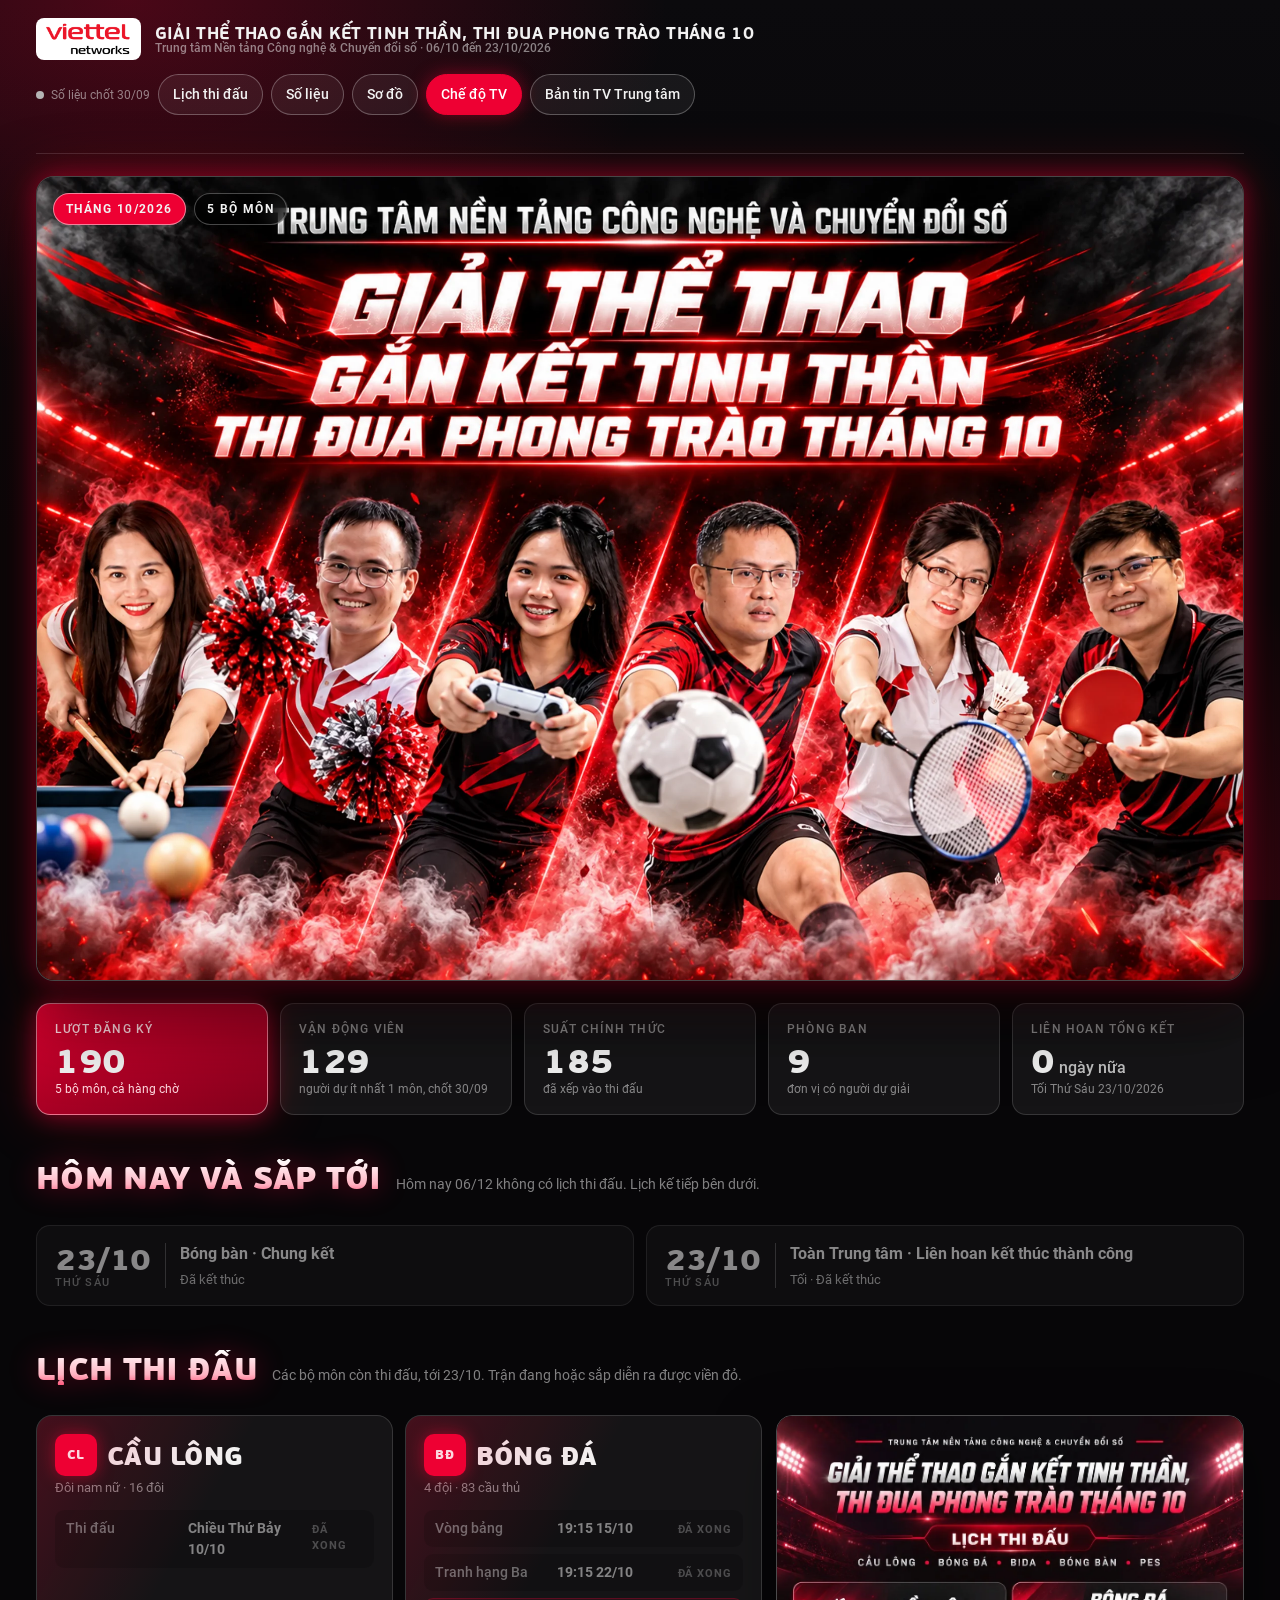
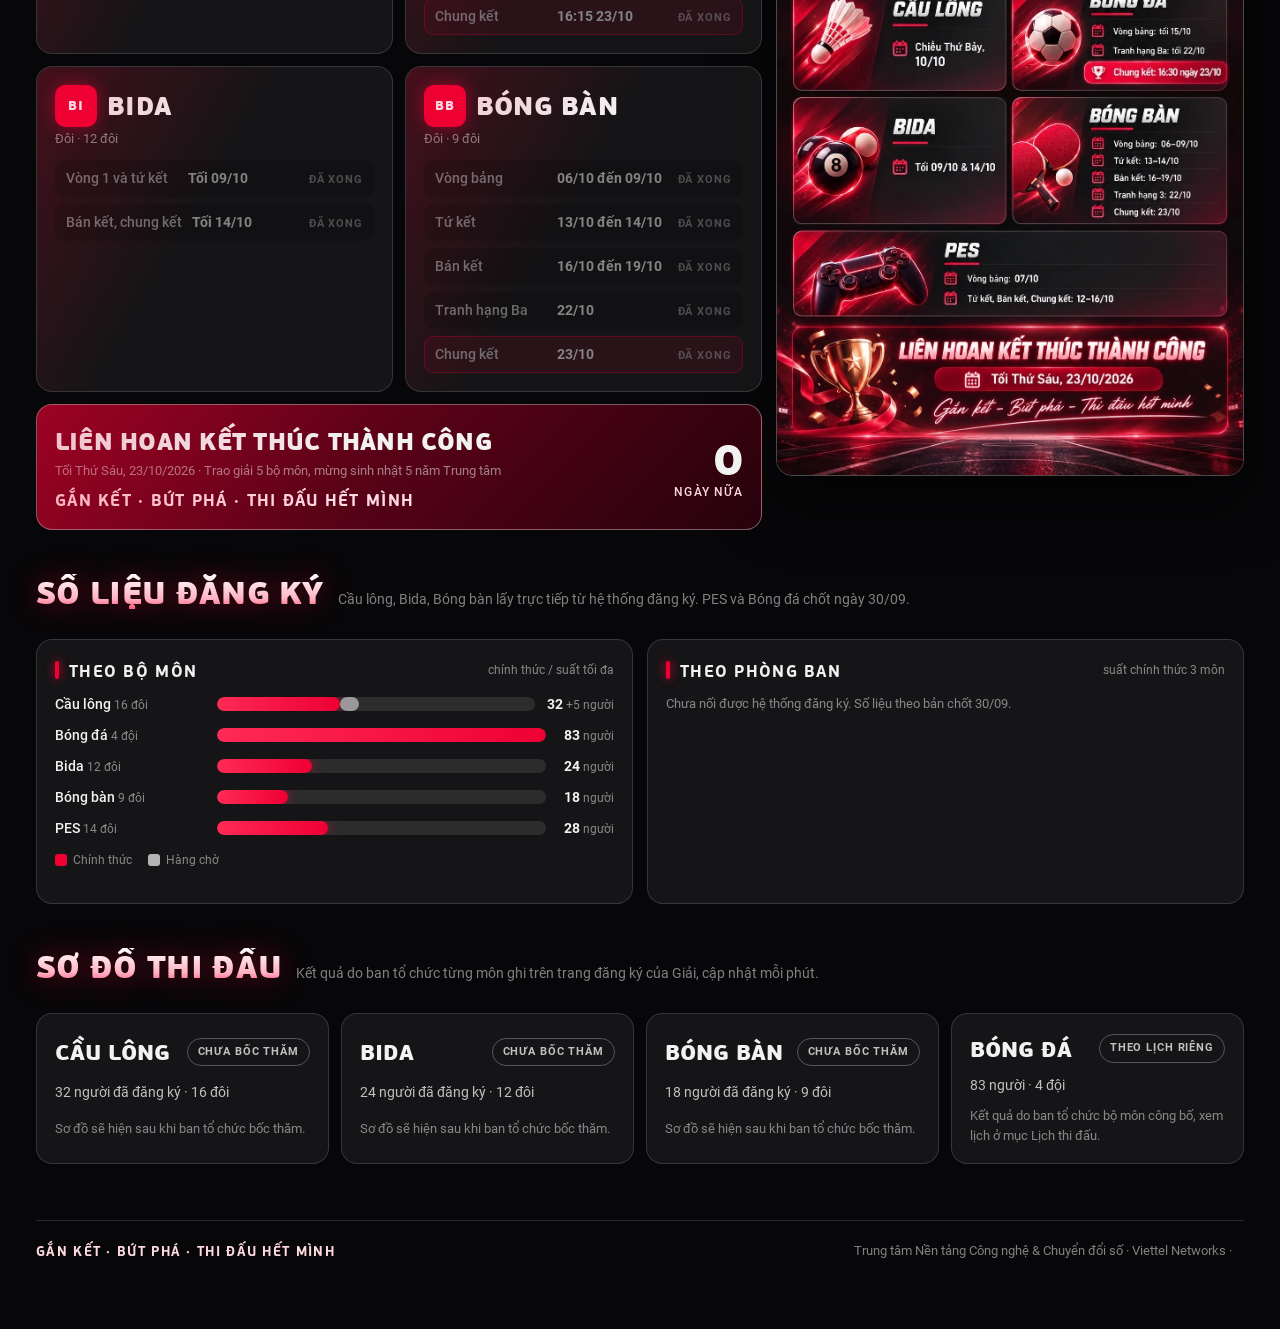
==== commit 7244a63b: "Tách Bản tin TV thành trang riêng tv/, gộp kết quả các giải vào một tab - tv/index.html: trang bản t" ====
--- a/index.html
+++ b/index.html
@@ -3,7 +3,7 @@
 <head>
 <meta charset="utf-8">
 <meta name="viewport" content="width=device-width, initial-scale=1, viewport-fit=cover">
-<meta name="description" content="Bản tin Giải thể thao gắn kết tinh thần, thi đua phong trào tháng 10 của Trung tâm Nền tảng Công nghệ và Chuyển đổi số: lịch thi đấu, số liệu đăng ký, sơ đồ thi đấu và chế độ trình chiếu TV.">
+<meta name="description" content="Trang thống kê Giải thể thao gắn kết tinh thần, thi đua phong trào tháng 10 của Trung tâm Nền tảng Công nghệ và Chuyển đổi số: lịch thi đấu, số liệu đăng ký, sơ đồ thi đấu và thẻ trình chiếu TV.">
 <meta property="og:title" content="Giải thể thao tháng 10 · TT Nền tảng Công nghệ & CĐS">
 <meta property="og:image" content="img/poster-1200.jpg">
 <link rel="icon" type="image/png" href="img/logo-vtnet.png">
@@ -233,56 +233,6 @@
   .s-cd .count .lbl { font-size: 40px; font-family: var(--display); font-weight: 700; color: var(--red-soft); text-transform: uppercase; letter-spacing: .06em; }
   .s-cd .slog { padding: 26px; text-align: center; font-family: var(--display); font-weight: 800; font-size: 36px; text-transform: uppercase; letter-spacing: .06em; line-height: 1.2; }
   .s-cd .slog span { color: var(--red); text-shadow: 0 0 20px rgba(238,0,51,.6); }
-  /* ===== Bố cục bản tin (chế độ TV mặc định) ===== */
-  .dash { display: none; position: absolute; left: 0; right: 0; top: 100px; bottom: 128px; padding: 36px 64px 28px; grid-template-columns: minmax(0, 1fr) 470px; grid-gap: 32px; gap: 32px; }
-  .stage.mode-dash .dash { display: grid; }
-  .stage.mode-dash .slide, .stage.mode-dash .dots { display: none; }
-  .panel { position: relative; padding: 44px 26px 14px; min-height: 0; display: flex; flex-direction: column; }
-  .panel .pg { position: absolute; right: 22px; top: 12px; font-size: 22px; color: var(--ink-3); font-variant-numeric: tabular-nums; }
-  .panel .lbl { position: absolute; left: 26px; top: -24px; padding: 9px 22px; background: var(--red); color: #fff; font-family: var(--display); font-weight: 700; font-size: 26px; letter-spacing: .1em; text-transform: uppercase; border-radius: 8px; box-shadow: 0 0 24px rgba(238,0,51,.55); white-space: nowrap; }
-  .feature { padding: 78px 28px 22px; margin-top: -16px; }
-  .feature > .lbl { top: -8px; }
-  /* thanh story: 1 ô / tin, cùng hàng với nhãn Tin tiêu điểm, bên phải nhãn; tự chia đều theo số tin */
-  .feature .tabs { position: absolute; left: 330px; right: 28px; top: 26px; overflow: hidden; z-index: 2; -webkit-mask-image: linear-gradient(90deg, #000 calc(100% - 40px), transparent); mask-image: linear-gradient(90deg, #000 calc(100% - 40px), transparent); }
-  .feature .tabs .track { display: grid; grid-auto-flow: column; grid-auto-columns: minmax(230px, 1fr); grid-gap: 14px; gap: 14px; transition: transform .6s ease; will-change: transform; }
-  @media (prefers-reduced-motion: reduce) { .feature .tabs .track { transition: none; } }
-  .feature .tab { font-size: 19px; font-weight: 500; color: var(--grey); white-space: nowrap; overflow: hidden; text-overflow: ellipsis; line-height: 1.2; }
-  .feature .tab i { display: block; height: 5px; border-radius: 3px; background: rgba(255,255,255,.18); overflow: hidden; margin-top: 9px; }
-  .feature .tab i b { display: block; height: 100%; width: 0; background: #e3122b; }
-  .feature .tab.on { color: #fff; }
-  .feature .tab.done i b { width: 100%; background: rgba(255,255,255,.55); }
-  /* dòng tiêu đề: tiêu đề in hoa, nhãn (tuỳ chọn), dòng phụ */
-  .feature .headline { margin: 0 0 14px; display: flex; align-items: baseline; justify-content: center; flex-wrap: wrap; column-gap: 20px; row-gap: 4px; font-family: var(--display); font-weight: 800; font-size: 36px; line-height: 1.15; text-transform: uppercase; letter-spacing: .01em; text-shadow: 0 0 24px rgba(238,0,51,.45); }
-  .feature .headline .tag { font-size: 18px; font-weight: 700; letter-spacing: .12em; color: #1a1204; background: #f2c14e; border-radius: 6px; padding: 8px 12px; align-self: center; text-shadow: none; line-height: 1; }
-  .feature .headline small { font-family: var(--body); font-weight: 400; font-size: 24px; text-transform: none; color: var(--ink-2); letter-spacing: 0; white-space: nowrap; text-shadow: none; }
-  .fade { animation: fd .7s ease both; }
-  @keyframes fd { from { opacity: 0; transform: translateY(10px); } }
-  .media { position: relative; flex: 1; min-height: 0; border-radius: 20px; overflow: hidden; background: #000; }
-  .media .bg { position: absolute; top: -30px; right: -30px; bottom: -30px; left: -30px; background-position: center; background-size: cover; filter: blur(18px) brightness(.5); opacity: 0; transition: opacity .8s; }
-  .media .bg.on { opacity: 1; }
-  .media img.pic, .media video { position: absolute; top: 0; left: 0; width: 100%; height: 100%; object-fit: contain; opacity: 0; transition: opacity .8s; }
-  .media img.pic.on, .media video.on { opacity: 1; }
-  .media canvas.fx { position: absolute; top: 0; left: 0; width: 100%; height: 100%; pointer-events: none; opacity: 0; transition: opacity .6s; }
-  .media canvas.fx.on { opacity: 1; }
-  .media .count:empty { display: none; }
-  .media .count { position: absolute; right: 20px; bottom: 16px; padding: 8px 16px; border-radius: 999px; background: rgba(0,0,0,.6); font-size: 24px; color: var(--ink-2); font-variant-numeric: tabular-nums; }
-  .media .empty-media { position: absolute; top: 50%; left: 0; right: 0; transform: translateY(-50%); text-align: center; font-size: 30px; color: var(--ink-3); padding: 0 40px; }
-  .side { display: grid; grid-template-rows: repeat(4, minmax(0, 1fr)); grid-gap: 26px; gap: 26px; min-height: 0; }
-  .nm-panel { padding: 44px 22px 14px; }
-  .nm-list { display: grid; grid-template-rows: repeat(3, minmax(0, 1fr)); gap: 10px; min-height: 0; }
-  .nm-row { display: grid; grid-template-columns: 64px 1fr; gap: 12px; align-items: center; min-height: 0; }
-  .nm-row img { width: 64px; height: 64px; border-radius: 50%; object-fit: cover; background: linear-gradient(180deg, #f2f2f2, #dedddd); }
-  .nm-row b { display: block; font-size: 20px; font-weight: 700; line-height: 1.15; }
-  .nm-row span { display: block; font-size: 16px; color: var(--ink-2); line-height: 1.2; }
-  .nm-row small { display: block; font-size: 14px; color: var(--red-soft); line-height: 1.2; }
-  .panel ul { list-style: none; margin: 0; padding: 0; display: block; overflow: hidden; flex: 1; min-height: 0; }
-  .panel li { position: relative; padding: 9px 0 9px 30px; font-size: 26px; line-height: 1.3; border-bottom: 1px solid rgba(255,255,255,.08); }
-  .panel li:last-child { border-bottom: 0; }
-  .panel li::before { content: ""; position: absolute; left: 4px; top: 20px; width: 12px; height: 12px; border-radius: 50%; background: var(--red); box-shadow: 0 0 10px var(--red); }
-  .panel li b { font-weight: 700; }
-  .panel li small { display: block; font-size: 21px; color: var(--ink-3); }
-  .panel li.muted::before { background: var(--grey); box-shadow: none; }
-  .panel .none { font-size: 26px; color: var(--ink-3); padding: 10px 0; }
   /* ticker */
   .ticker { position: absolute; left: 0; right: 0; bottom: 0; height: 128px; display: flex; background: rgba(10,9,12,.88); border-top: 1.5px solid rgba(255,255,255,.16); backdrop-filter: blur(20px); z-index: 2; }
   .ticker .tag { flex: 0 0 auto; display: flex; align-items: center; padding: 0 84px 0 64px; background: var(--red); font-family: var(--display); font-weight: 700; font-size: 34px; letter-spacing: .1em; text-transform: uppercase; -webkit-clip-path: polygon(0 0, 100% 0, calc(100% - 36px) 100%, 0 100%); clip-path: polygon(0 0, 100% 0, calc(100% - 36px) 100%, 0 100%); box-shadow: 0 0 30px rgba(238,0,51,.6); }
@@ -330,8 +280,8 @@
       <a href="#so-lieu">Số liệu</a>
       <a href="#so-do">Sơ đồ</a>
       <a class="btn" href="#" data-reg>Đăng ký &amp; sơ đồ chi tiết</a>
-      <a class="btn" href="#slides">Thẻ xoay vòng</a>
-      <a class="btn red" href="#tv" id="tv-btn">Chế độ TV</a>
+      <a class="btn red" href="#slides" id="tv-btn">Chế độ TV</a>
+      <a class="btn" href="tv/">Bản tin TV Trung tâm</a>
     </nav>
   </header>
 
@@ -389,32 +339,10 @@
 <div id="tv" aria-hidden="true">
   <div class="stage" id="stage">
     <header class="hdr">
-      <div class="b"><span class="org" id="tv-org">Bản tin · Trung tâm Nền tảng Công nghệ &amp; Chuyển đổi số</span></div>
+      <div class="b"><span class="org" id="tv-org">Giải thể thao tháng 10 · TT Nền tảng Công nghệ &amp; CĐS</span></div>
       <div class="c"><div class="d" id="tv-date"></div><div class="t" id="tv-time"></div></div>
     </header>
     <div class="dots" id="dots"></div>
-
-    <section class="dash" id="dash">
-      <div class="glass panel feature">
-        <span class="lbl">Tin tiêu điểm</span>
-        <div class="tabs" id="tabs"></div>
-        <h2 class="headline" id="dash-headline"></h2>
-        <div class="media" id="media"><div class="bg" id="media-bg"></div><img class="pic" id="media-a" alt=""><img class="pic" id="media-b" alt=""><canvas class="fx" id="media-fx" width="1920" height="1080"></canvas><div class="count" id="media-count"></div></div>
-      </div>
-      <div class="side">
-        <div class="glass panel"><span class="lbl">Hôm nay có gì</span><span class="pg"></span><ul id="p-today" data-empty="Hôm nay không có lịch thi đấu."></ul></div>
-        <div class="glass panel"><span class="lbl">Đang diễn ra</span><span class="pg"></span><ul id="p-now" data-empty="Chưa có bộ môn nào thi đấu."></ul></div>
-        <div class="glass panel"><span class="lbl">Sắp diễn ra</span><span class="pg"></span><ul id="p-next" data-empty="Không còn lịch sắp tới."></ul></div>
-        <div class="glass panel nm-panel">
-          <span class="lbl">Thành viên mới</span><span class="pg">16/10/2026</span>
-          <div class="nm-list">
-            <div class="nm-row"><img src="img/Nghiêm Xuân Sơn.png" alt=""><div><b>Nghiêm Xuân Sơn</b><span>Kỹ sư Giải pháp nghiệp vụ</span><small>Phòng Hợp tác Triển khai</small></div></div>
-            <div class="nm-row"><img src="img/Đàm Ngọc Khánh.png" alt=""><div><b>Đàm Ngọc Khánh</b><span>Kỹ sư Trí tuệ Nhân tạo</span><small>Phòng Trí tuệ Nhân tạo</small></div></div>
-            <div class="nm-row"><img src="img/Tống Trần Minh Đức.png" alt=""><div><b>Tống Trần Minh Đức</b><span>Kỹ sư Trí tuệ Nhân tạo</span><small>Phòng Trí tuệ Nhân tạo</small></div></div>
-          </div>
-        </div>
-      </div>
-    </section>
 
     <section class="slide poster-slide on" data-dur="12">
       <img src="img/poster-tv-1920x1080.webp" alt="Poster giải thể thao">
@@ -460,7 +388,6 @@
 </div>
 
 <div id="err" style="display:none;position:fixed;left:0;right:0;bottom:0;z-index:99;background:#B30026;color:#fff;font:14px/1.4 Roboto,Arial,sans-serif;padding:10px 16px;word-break:break-word"></div>
-<script src="media.js"></script>
 <script>
 window.onerror = function (msg, src, line) { var e = document.getElementById('err'); if (!e) return; e.style.display = 'block'; e.textContent = 'Lỗi trang: ' + msg + (line ? ' (dòng ' + line + ')' : '') + ' · Trình duyệt: ' + navigator.userAgent; };
 if (location.hash === '#ua') { document.addEventListener('DOMContentLoaded', function () { var e = document.getElementById('err'); e.style.display = 'block'; e.textContent = 'Trình duyệt: ' + navigator.userAgent + ' · ' + window.innerWidth + '×' + window.innerHeight; }); }
@@ -476,48 +403,8 @@
   const FINALE = new Date('2026-10-23T18:00:00+07:00');
 
   const srcDir = location.pathname.replace(/[^/]*$/, '');
-  // ---- Bản tin (chế độ TV mặc định, #tv) ----
-  // ---- Tin tiêu điểm: danh sách tin xoay vòng, thứ tự = thứ tự chiếu. Thêm hoặc bớt tin bằng dữ liệu, thanh story tự chia đều.
-  //   tab: tên ngắn trên thanh story · title: tiêu đề in hoa · tag: nhãn vàng (tuỳ chọn) · sub: dòng phụ
-  //   seconds: thời lượng riêng của tin (không khai thì dùng STORY_SECONDS)
-  //   source: 'drive' = slideshow ảnh, video từ Google Drive (media.js), có bộ đếm; intro = thẻ mở đầu kèm pháo hoa (giây riêng),
-  //     photoSeconds = giây mỗi ảnh, shuffle: true = ảnh chiếu ngẫu nhiên, không lặp cho tới khi hết kho
-  //   images: [ảnh] = poster tĩnh, không bộ đếm · ticker: câu thêm vào dòng chạy (tuỳ chọn)
-  //   items: [{ type: 'video', src }, { type: 'image', src, seconds? }] = chiếu lần lượt video rồi ảnh trong thời lượng tin;
-  //     video phát hết thì sang mục kế, ảnh không khai seconds thì giữ tới hết tin. File đặt trong media/ (video) và img/ (ảnh)
-  const STORY_SECONDS = 60;   // thời lượng mặc định mỗi tin
-  const STORIES = [
-    { id: 'cloud', tab: 'Sinh nhật Viettel Cloud', title: 'Chúc mừng sinh nhật Viettel Cloud 4 tuổi', sub: '14/10/2022 đến 14/10/2026',
-      seconds: 120, source: 'drive', intro: { image: 'img/sinh-nhat-cloud-4.jpg', seconds: 60 }, photoSeconds: 5, shuffle: true },
-    { id: 'cau-long', tab: 'Kết quả Cầu lông', title: 'Kết quả giải Cầu lông', sub: 'Vô địch: Hiếu – Thảo', tag: 'Chung cuộc',
-      images: ['img/ket-qua-cau-long.jpg?v=2'], ticker: 'Vô địch Cầu lông: Hiếu – Thảo' },
-    { id: 'pes', tab: 'Kết quả PES', title: 'Kết quả giải PES', sub: 'Vô địch: Hiếu & Trung', tag: 'Chung cuộc',
-      images: ['img/ket-qua-pes.jpg'], ticker: 'Vô địch PES: Hiếu & Trung' },
-    { id: 'bida', tab: 'Kết quả Bida', title: 'Kết quả giải Bida', sub: 'Vô địch: Lê Văn Thành & Trần Phan Huy Anh', tag: 'Chung cuộc',
-      images: ['img/ket-qua-bida.jpg'],
-      ticker: 'Kết quả Bida · Nhất: Lê Văn Thành & Trần Phan Huy Anh · Nhì: Lê Ngọc Thái & Phạm Gia Khiêm · Ba: Nguyễn Nhật Minh & Lê Quốc Đạt · Tư: Nguyễn Xuân Huy & Lê Hải Sơn' },
-    { id: 'vda-2026', tab: 'Giải thưởng CĐS 2026', title: 'Giải thưởng Chuyển đổi số Việt Nam 2026', tag: 'Vinh danh',
-      sub: 'Hệ thống Quản lý vùng phủ mạng vô tuyến · Viettel Networks',
-      items: [{ type: 'video', src: 'media/daily-2026-10-14.mp4' }, { type: 'image', src: 'img/daily-2026-10-14.jpg', seconds: 10 },
-        { type: 'image', src: 'img/daily-2026-10-15-1.jpg', seconds: 7 }, { type: 'image', src: 'img/daily-2026-10-15-2.jpg', seconds: 7 },
-        { type: 'image', src: 'img/daily-2026-10-15-3.jpg', seconds: 7 }, { type: 'image', src: 'img/daily-2026-10-15-4.jpg', seconds: 7 }],
-      ticker: 'Vietnam Digital Awards 2026: Hệ thống Quản lý vùng phủ mạng vô tuyến của Viettel Networks được vinh danh' }
-  ];
-  const DASH = {
-    // Mục thêm tay cho khung "Hôm nay có gì", ngoài lịch thi đấu tự lấy theo ngày
-    today: [{ t: 'Sinh nhật Viettel Cloud 4 tuổi', s: 'Ra mắt 14/10/2022' }],
-    videoMaxSeconds: 90       // video dài hơn sẽ chuyển sau chừng này giây
-  };
-  // Nguồn ảnh, video: thư mục Google Drive công khai. Danh sách file nằm trong media.js
-  // (sinh bằng tools/drive-media.py). Điền DRIVE_API_KEY (Google Cloud, bật Drive API) để trang tự đọc thư mục khi mở.
-  const DRIVE_FOLDER_ID = '18QdoAzINpvlfo54nMBTAGTn9avTo214E';
-  const DRIVE_API_KEY = '';
-  // Danh sách ảnh tự làm mới: trang đọc media.json trên máy chủ mỗi mediaRefreshSeconds (GitHub Action cập nhật file này
-  // từ Drive mỗi 15 phút). MEDIA_API_URL (tùy chọn, xem apps-script/media.gs) cho cập nhật nhanh hơn, ưu tiên nếu có.
-  const MEDIA_API_URL = '';
-  const MEDIA_REFRESH_SECONDS = 300;
-  // Tự cập nhật: mỗi checkSeconds trang tải lại index.html và media.js trên máy chủ, thấy khác bản đang chạy thì tự F5.
-  // dailyAt: giờ tự tải lại mỗi ngày (làm mới nội dung theo ngày, giải phóng bộ nhớ trình duyệt TV). Để '' nếu không cần.
+  // Tự cập nhật: mỗi checkSeconds trang tải lại index.html trên máy chủ, thấy khác bản đang chạy thì tự F5.
+  // dailyAt: giờ tự tải lại mỗi ngày (làm mới trạng thái lịch theo ngày). Để '' nếu không cần.
   const AUTO_RELOAD = { checkSeconds: 120, dailyAt: '05:00', files: ['index.html'] };
 
   // Lịch thi đấu theo poster. from/to là ngày (giờ Việt Nam).
@@ -596,7 +483,6 @@
     now.forEach((x) => msgs.push(`Hôm nay: ${x.sport} · ${x.label}${x.time ? ' · ' + x.time : ''}${x.place ? ' · ' + x.place : ''}`));
     next.slice(0, 3).forEach((x) => msgs.push(`${fmtD(x.from)}: ${x.sport} · ${x.label}${x.time ? ' · ' + x.time : ''}`));
     PLAN.forEach((s) => { if (s.info && s.items.some((it) => status(it) !== 'done')) msgs.push(s.info); });
-    STORIES.forEach((st) => { if (st.ticker) msgs.push(st.ticker); });
     msgs.push('Liên hoan kết thúc thành công tối Thứ Sáu 23/10 · Gắn kết, Bứt phá, Thi đấu hết mình');
     msgs.push('Xem sơ đồ và kết quả tại trang đăng ký của Giải');
     const h = msgs.map((m) => `<span><i>▶</i>${esc(m)}</span>`).join('');
@@ -710,229 +596,7 @@
         $('tv-stats-upd').textContent = 'Cập nhật ' + t + ' từ hệ thống đăng ký';
       })
       .catch(() => { $('live').classList.remove('on'); $('live-text').textContent = 'Số liệu chốt 30/09'; })
-      .then(() => { renderStats(); renderBrackets(); if ($('stage').classList.contains('mode-dash')) renderDash(); });
-  }
-
-  // ---------- Bản tin: 3 khung bên phải ----------
-  const PER_PAGE = 2; let dashLists = {}, dashPage = 0, dashTimer = null;
-  function paintPanels() {
-    Object.keys(dashLists).forEach((id) => {
-      const items = dashLists[id], el = $(id), pages = Math.max(1, Math.ceil(items.length / PER_PAGE)), pg = dashPage % pages;
-      el.innerHTML = items.length ? items.slice(pg * PER_PAGE, pg * PER_PAGE + PER_PAGE).join('') : '<div class="none">' + esc(el.getAttribute('data-empty')) + '</div>';
-      el.parentNode.querySelector('.pg').textContent = pages > 1 ? (pg + 1) + '/' + pages : '';
-    });
-  }
-  function li(t, sub, cls) { return `<li${cls ? ' class="' + cls + '"' : ''}><b>${esc(t)}</b>${sub ? `<small>${esc(sub)}</small>` : ''}</li>`; }
-  function renderDash() {
-    const t = todayKey(); const all = [];
-    PLAN.forEach((s) => s.items.forEach((it) => all.push({ sport: s, it, st: status(it), end: it.to || it.from })));
-    all.push({ sport: { name: 'Toàn Trung tâm' }, it: { label: 'Liên hoan kết thúc thành công', from: '2026-10-23', time: 'Tối' }, st: status({ from: '2026-10-23' }), end: '2026-10-23' });
-    // Hôm nay có gì: mục thêm tay + lịch bắt đầu hoặc kết thúc đúng hôm nay
-    const today = (DASH.today || []).map((x) => li(x.t, x.s))
-      .concat(all.filter((x) => x.st === 'now' && (x.it.from === t || x.end === t)).map((x) => li(x.sport.name + ' · ' + x.it.label, (x.it.time ? x.it.time + ' · ' : '') + (x.it.from === x.end ? dayName(x.it.from) + ' ' + fmtD(x.it.from) : 'kết thúc hôm nay') + (x.sport.place ? ' · ' + x.sport.place : ''))));
-    dashLists['p-today'] = today;
-    // Đang diễn ra: từng bộ môn đang ở giai đoạn nào, kèm tiến độ từ hệ thống nếu có
-    const now = PLAN.map((s) => {
-      const cur = s.items.find((it) => status(it) === 'now'); const nxt = s.items.find((it) => status(it) === 'next');
-      const b = state && state.brackets && state.brackets[s.id];
-      let prog = '';
-      if (b && b.teams && b.teams.length) {
-        const g = b.groups && !b.koTeams; const done = Object.keys((g ? b.groupResults : b.results) || {}).length;
-        const total = g ? (b.groups || []).reduce((a, x) => { const n = (x.teams || x).length; return a + n * (n - 1) / 2; }, 0) : (b.size || b.teams.length);
-        prog = ' · ' + done + '/' + total + ' trận';
-      }
-      if (cur) return li(s.name + ' · ' + cur.label, (cur.time ? cur.time + ' · ' : '') + fmtRange(cur) + prog);
-      if (nxt) return li(s.name + ' · chờ ' + nxt.label.toLowerCase(), (nxt.time ? nxt.time + ' · ' : '') + fmtRange(nxt) + prog, 'muted');
-      return li(s.name + ' · đã thi đấu xong', prog ? prog.slice(3) : '', 'muted');
-    });
-    dashLists['p-now'] = now;
-    // Sắp diễn ra: lịch chưa tới, gần nhất trước
-    const next = all.filter((x) => x.st === 'next').sort((a, b) => a.it.from.localeCompare(b.it.from)).slice(0, 4)
-      .map((x) => li(x.sport.name + ' · ' + x.it.label, (x.it.time ? x.it.time + ' · ' : '') + fmtRange(x.it) + ' · còn ' + daysLeft(vnDate(x.it.from)) + ' ngày'));
-    dashLists['p-next'] = next;
-    paintPanels();
-  }
-
-  // ---------- Bản tin: ảnh và video từ Google Drive ----------
-  let media = [], mIdx = -1, mTimer = null, mFront = 'a', mediaOn = false, curVideo = null, bag = [];
-  // Ảnh kế tiếp: tuần tự, hoặc rút ngẫu nhiên từ "túi" các ảnh chưa chiếu (hết túi thì đổ lại) khi tin Drive bật shuffle
-  function pickNext() {
-    if (!driveStory().shuffle) return (mIdx + 1) % media.length;
-    if (!bag.length) { bag = media.map((_, k) => k); for (let i = bag.length - 1; i > 0; i--) { const j = Math.floor(Math.random() * (i + 1)); const t = bag[i]; bag[i] = bag[j]; bag[j] = t; } }
-    let k = bag.pop(); if (k === mIdx && bag.length) { const k2 = bag.pop(); bag.push(k); k = k2; }
-    return k;
-  }
-  const shownCount = () => (driveStory().shuffle ? media.length - bag.length : mIdx + 1);
-  const imgUrl = (id, w) => 'https://drive.google.com/thumbnail?id=' + id + '&sz=w' + (w || 1600);
-  const vidUrl = (m) => (m.src ? srcDir + m.src : 'https://drive.google.com/uc?export=download&id=' + m.id);
-  const driveStory = () => STORIES.find((st) => st.source === 'drive') || {};
-  const hasIntro = () => !!(driveStory().intro && driveStory().intro.image);
-  // ---- hiệu ứng pháo hoa hạt trên thẻ mở đầu (canvas 1920×1080) ----
-  let fxOn = false, fxParts = [], fxLast = 0, fxNext = 0, fxRaf = null;
-  const fxCtx = $('media-fx').getContext('2d');
-  function fxBurst() {
-    const x = Math.random() < .5 ? 80 + Math.random() * 280 : 1560 + Math.random() * 280, y = 80 + Math.random() * 420;
-    for (let i = 0; i < 65; i++) { const a = Math.random() * Math.PI * 2, v = 35 + Math.random() * 150;
-      fxParts.push({ x, y, vx: Math.cos(a) * v, vy: Math.sin(a) * v, t: 0, life: 1.5 + Math.random(), color: Math.random() < .3 ? '255,65,85' : '255,180,210' }); }
-  }
-  function fxFrame(t) {
-    if (!fxOn) return;
-    const dt = Math.min((t - fxLast) / 1000, .04); fxLast = t;
-    fxCtx.clearRect(0, 0, 1920, 1080);
-    if (t > fxNext) { fxBurst(); fxNext = t + 1400 + Math.random() * 1600; }
-    fxParts = fxParts.filter((p) => p.t < p.life);
-    for (let i = 0; i < fxParts.length; i++) { const p = fxParts[i]; p.t += dt; p.x += p.vx * dt; p.y += p.vy * dt; p.vy += 32 * dt;
-      fxCtx.beginPath(); fxCtx.fillStyle = 'rgba(' + p.color + ',' + Math.max(0, 1 - p.t / p.life) + ')'; fxCtx.shadowColor = 'rgb(' + p.color + ')'; fxCtx.shadowBlur = 12; fxCtx.arc(p.x, p.y, 1.7, 0, 7); fxCtx.fill(); }
-    fxCtx.shadowBlur = 0; fxRaf = requestAnimationFrame(fxFrame);
-  }
-  function fxStart() { if (fxOn) return; fxOn = true; fxParts = []; fxLast = performance.now(); fxNext = 0; $('media-fx').classList.add('on'); fxRaf = requestAnimationFrame(fxFrame); }
-  function fxStop() { fxOn = false; if (fxRaf) cancelAnimationFrame(fxRaf); $('media-fx').classList.remove('on'); fxCtx.clearRect(0, 0, 1920, 1080); }
-  function showIntro() {
-    stopVideo(); $('media-count').textContent = '';
-    const intro = driveStory().intro;
-    const bg = $('media-bg'); bg.style.backgroundImage = 'url("' + intro.image + '")'; bg.classList.add('on');
-    const show = mFront === 'a' ? $('media-b') : $('media-a'), hide = mFront === 'a' ? $('media-a') : $('media-b');
-    const pre = new Image(); let done = false;
-    const fin = () => { if (done || !mediaOn) return; done = true; show.src = intro.image; show.classList.add('on'); hide.classList.remove('on'); mFront = mFront === 'a' ? 'b' : 'a'; fxStart();
-      mTimer = setTimeout(() => { fxStop(); nextMedia(); }, (intro.seconds || 12) * 1000); };
-    pre.onload = fin; pre.onerror = () => { done = true; nextMedia(); }; pre.src = intro.image; setTimeout(fin, 6000);
-  }
-  function setMedia(list) {
-    const fresh = (list || []).filter((m) => m && m.id && (m.type === 'image' || m.type === 'video'));
-    const mi = mIdx; const curId = mi >= 0 && media[mi] ? media[mi].id : null;
-    if (fresh.map((m) => m.id).join(',') === media.map((m) => m.id).join(',')) return; // không đổi
-    media = fresh; bag = [];
-    if (curId) { const k = media.findIndex ? media.findIndex((m) => m.id === curId) : -1; const ni = k >= 0 ? k : Math.min(mi, media.length - 1); mIdx = ni; if ($('media-count') && ni >= 0) $('media-count').textContent = shownCount() + ' / ' + media.length; }
-    const box = $('media'); const old = box.querySelector('.empty-media'); if (old) old.remove();
-    if (!media.length) { box.insertAdjacentHTML('beforeend', '<div class="empty-media">Chưa có ảnh. Chạy tools/drive-media.py để lấy danh sách từ Google Drive.</div>'); $('media-count').textContent = ''; }
-  }
-  function refreshMedia() {
-    if (MEDIA_API_URL) {
-      fetch(MEDIA_API_URL + (MEDIA_API_URL.indexOf('?') > -1 ? '&' : '?') + 't=' + Date.now(), { redirect: 'follow', cache: 'no-store' })
-        .then((r) => r.json()).then((j) => { if (j && j.files) setMedia(j.files); }).catch(() => {});
-      return;
-    }
-    if (DRIVE_API_KEY) { loadDrive(); return; }
-    if (location.protocol === 'file:') return;
-    fetch(srcDir + 'media.json?v=' + Date.now(), { cache: 'no-store' }).then((r) => (r.ok ? r.json() : null)).then((j) => { if (j && j.length !== undefined) setMedia(j); }).catch(() => {});
-  }
-  function stopVideo() { if (curVideo) { try { curVideo.pause(); } catch (e) {} curVideo.remove(); curVideo = null; } }
-  function nextMedia() {
-    clearTimeout(mTimer); fxStop(); if (!mediaOn) return;
-    const n = media.length; if (!n) return;
-    mIdx = pickNext();
-    const mi = mIdx; const m = media[mi];
-    $('media-count').textContent = shownCount() + ' / ' + media.length;
-    const bg = $('media-bg'); bg.style.backgroundImage = 'url("' + imgUrl(m.id, 200) + '")'; bg.classList.add('on');
-    if (m.type === 'video') {
-      const a = $('media-a'), b = $('media-b'); a.classList.remove('on'); b.classList.remove('on'); stopVideo();
-      const v = document.createElement('video'); v.muted = true; v.autoplay = true; v.playsInline = true; v.setAttribute('playsinline', ''); v.preload = 'auto'; v.src = vidUrl(m);
-      $('media').insertBefore(v, $('media-count')); curVideo = v;
-      let moved = false; const go = () => { if (moved) return; moved = true; stopVideo(); nextMedia(); };
-      v.addEventListener('ended', go); v.addEventListener('error', go);
-      v.addEventListener('playing', () => { v.classList.add('on'); clearTimeout(mTimer); mTimer = setTimeout(go, DASH.videoMaxSeconds * 1000); });
-      mTimer = setTimeout(go, 15000); // không phát được trong 15 giây thì bỏ qua
-      const pr = v.play && v.play(); if (pr && pr.catch) pr.catch(() => {});
-      return;
-    }
-    stopVideo();
-    const show = mFront === 'a' ? $('media-b') : $('media-a'), hide = mFront === 'a' ? $('media-a') : $('media-b');
-    const pre = new Image();
-    let done = false; const fin = (ok) => { if (done) return; done = true;
-      if (!mediaOn) return;
-      if (ok) { show.src = pre.src; show.classList.add('on'); hide.classList.remove('on'); mFront = mFront === 'a' ? 'b' : 'a'; mTimer = setTimeout(nextMedia, (driveStory().photoSeconds || 5) * 1000); }
-      else mTimer = setTimeout(nextMedia, 1500); };
-    pre.onload = () => fin(true); pre.onerror = () => fin(false); pre.src = imgUrl(m.id, 1600);
-    setTimeout(() => fin(true), 12000); // mạng chậm: vẫn chuyển sau 12 giây
-    // nạp trước ảnh kế tiếp
-    const nx = media[(mi + 1) % media.length]; if (nx && nx.type === 'image') { const p2img = new Image(); p2img.src = imgUrl(nx.id, 1600); }
-  }
-  // Tạm dừng slideshow Drive nhưng giữ vị trí (mIdx) để lượt sau chiếu tiếp từ ảnh kế
-  function pauseMedia() { mediaOn = false; clearTimeout(mTimer); stopVideo(); fxStop(); }
-  function stopMedia() { pauseMedia(); mIdx = -1; }
-
-  // ---------- Tin tiêu điểm xoay vòng ----------
-  let sIdx = -1, storyT0 = 0, storyRaf = null, storiesOn = false;
-  const preloaded = [];
-  function preloadStills() {
-    STORIES.forEach((st) => {
-      (st.images || []).forEach((u) => { const im = new Image(); im.src = u; preloaded.push(im); });
-      (st.items || []).forEach((it) => {
-        if (it.type === 'image') { const im = new Image(); im.src = it.src; preloaded.push(im); }
-        else if (it.type === 'video' && !preloaded.some((x) => x.tagName === 'VIDEO' && x.dataset.src === it.src)) { const v = document.createElement('video'); v.preload = 'auto'; v.muted = true; v.dataset.src = it.src; v.src = it.src; try { v.load(); } catch (e) {} preloaded.push(v); }
-      });
-    });
-  }
-  function renderTabs() {
-    const box = $('tabs');
-    let track = box.querySelector('.track');
-    if (!track) { track = document.createElement('div'); track.className = 'track'; box.appendChild(track); }
-    track.innerHTML = STORIES.map((st, j) => `<div class="tab ${j === sIdx ? 'on' : j < sIdx ? 'done' : ''}">${esc(st.tab)}<i><b${j === sIdx ? ' id="pb"' : ''}></b></i></div>`).join('');
-    // kéo tab đang chiếu vào vùng nhìn khi thanh dài hơn chỗ chứa
-    const on = track.children[sIdx]; if (!on) return;
-    const W = box.clientWidth, over = track.scrollWidth - W;
-    let dx = 0;
-    if (over > 0) { dx = Math.max(0, on.offsetLeft + on.offsetWidth - W); if (on.offsetLeft < dx) dx = on.offsetLeft; dx = Math.min(dx, over); }
-    track.style.transform = 'translateX(' + (-dx) + 'px)';
-  }
-  function renderHead(st) {
-    $('dash-headline').innerHTML = `<span>${esc(st.title)}</span>${st.tag ? `<span class="tag">${esc(st.tag)}</span>` : ''}${st.sub ? `<small>${esc(st.sub)}</small>` : ''}`;
-  }
-  function fadeIn(el) { el.classList.remove('fade'); void el.offsetWidth; el.classList.add('fade'); }
-  function showStill(src) {
-    pauseMedia(); $('media-count').textContent = '';
-    const bg = $('media-bg'); bg.style.backgroundImage = 'url("' + src + '")'; bg.classList.add('on');
-    const show = mFront === 'a' ? $('media-b') : $('media-a'), hide = mFront === 'a' ? $('media-a') : $('media-b');
-    show.src = src; show.classList.add('on'); hide.classList.remove('on'); mFront = mFront === 'a' ? 'b' : 'a';
-  }
-  // Tin dạng danh sách: video phát hết thì sang mục kế, ảnh giữ theo seconds hoặc tới hết tin
-  let listRun = 0;
-  function showItems(st, k) {
-    const run = ++listRun; const items = st.items || []; if (!items.length) return;
-    if (k >= items.length) return;                          // hết danh sách: giữ mục cuối tới hết tin
-    const it = items[k];
-    if (it.type === 'video') {
-      pauseMedia(); $('media-count').textContent = '';
-      const a = $('media-a'), b = $('media-b'); a.classList.remove('on'); b.classList.remove('on');
-      const bg = $('media-bg'); bg.classList.remove('on');
-      const v = document.createElement('video'); v.muted = true; v.autoplay = true; v.playsInline = true; v.setAttribute('playsinline', ''); v.preload = 'auto'; v.src = it.src;
-      $('media').insertBefore(v, $('media-count')); curVideo = v;
-      let moved = false; const go = () => { if (moved || run !== listRun) return; moved = true; stopVideo(); showItems(st, k + 1); };
-      v.addEventListener('ended', go); v.addEventListener('error', go);
-      v.addEventListener('playing', () => { v.classList.add('on'); clearTimeout(mTimer); mTimer = setTimeout(go, (it.seconds || DASH.videoMaxSeconds) * 1000); });
-      mTimer = setTimeout(go, 15000);                       // không phát được trong 15 giây thì bỏ qua
-      const pr = v.play && v.play(); if (pr && pr.catch) pr.catch(() => {});
-      return;
-    }
-    showStill(it.src);
-    if (it.seconds) mTimer = setTimeout(() => { if (run === listRun) showItems(st, k + 1); }, it.seconds * 1000);
-  }
-  function showStory(i) {
-    if (!STORIES.length) return;
-    sIdx = ((i % STORIES.length) + STORIES.length) % STORIES.length; storyT0 = performance.now();
-    const st = STORIES[sIdx];
-    renderTabs(); renderHead(st); fadeIn($('dash-headline')); fadeIn($('media'));
-    listRun++;
-    if (st.source === 'drive') { pauseMedia(); mediaOn = true; if (hasIntro()) showIntro(); else nextMedia(); }   // mở đầu rồi chiếu tiếp từ ảnh kế
-    else if (st.items && st.items.length) showItems(st, 0);
-    else showStill((st.images || [])[0] || '');
-  }
-  function storyLoop(now) {
-    if (!storiesOn) return;
-    const st = STORIES[sIdx]; const p = Math.min(1, (now - storyT0) / (((st && st.seconds) || STORY_SECONDS || 60) * 1000));
-    const pb = $('pb'); if (pb) pb.style.width = (p * 100) + '%';
-    if (p >= 1) showStory(sIdx + 1);
-    storyRaf = requestAnimationFrame(storyLoop);
-  }
-  function startStories(from) { if (storiesOn) return; storiesOn = true; mIdx = -1; preloadStills(); showStory(from || 0); storyRaf = requestAnimationFrame(storyLoop); }
-  function stopStories() { storiesOn = false; if (storyRaf) cancelAnimationFrame(storyRaf); storyRaf = null; stopMedia(); }
-  function loadDrive() {
-    if (!DRIVE_API_KEY) return;
-    const q = encodeURIComponent("'" + DRIVE_FOLDER_ID + "' in parents and trashed = false");
-    fetch('https://www.googleapis.com/drive/v3/files?q=' + q + '&orderBy=name&pageSize=500&fields=files(id,name,mimeType)&key=' + DRIVE_API_KEY)
-      .then((r) => r.json())
-      .then((j) => { if (!j.files) return; setMedia(j.files.map((f) => ({ id: f.id, name: f.name, type: f.mimeType.indexOf('video/') === 0 ? 'video' : f.mimeType.indexOf('image/') === 0 ? 'image' : '' }))); })
-      .catch(() => {});
+      .then(() => { renderStats(); renderBrackets(); });
   }
 
   // ---------- TV mode ----------
@@ -952,22 +616,20 @@
     $('tv-date').innerHTML = DAYS[d.getDay()] + '<br>' + p2(d.getDate()) + '/' + p2(d.getMonth() + 1) + '/' + d.getFullYear();
     $('tv-time').textContent = p2(d.getHours()) + ':' + p2(d.getMinutes());
   }
-  function setTV(on, mode) {
+  function setTV(on) {
     document.body.classList.toggle('tv', on); $('tv').setAttribute('aria-hidden', on ? 'false' : 'true');
-    const dash = on && mode === 'dash'; $('stage').classList.toggle('mode-dash', dash);
-    $('tv-org').textContent = dash ? 'Bản tin · Trung tâm Nền tảng Công nghệ & Chuyển đổi số' : 'Giải thể thao tháng 10 · TT Nền tảng Công nghệ & CĐS';
-    clearInterval(dashTimer);
-    if (dash) { dashPage = 0; renderDash(); startStories(mode === 'dash' && setTV.startStory ? setTV.startStory : 0); clearTimeout(timer); dashTimer = setInterval(() => { dashPage++; paintPanels(); }, 7000); } else { stopStories(); }
-    if (on) { fit(); clock(); if (!dash) show(0); try { const fs = document.documentElement.requestFullscreen && document.documentElement.requestFullscreen(); if (fs && fs.catch) fs.catch(() => {}); } catch (e) {} }
+    if (on) { fit(); clock(); show(0); try { const fs = document.documentElement.requestFullscreen && document.documentElement.requestFullscreen(); if (fs && fs.catch) fs.catch(() => {}); } catch (e) {} }
     else { clearTimeout(timer); try { if (document.fullscreenElement) { const ex = document.exitFullscreen(); if (ex && ex.catch) ex.catch(() => {}); } } catch (e) {} }
   }
   function syncHash() {
-    const d = /^#tv(\d)?$/.exec(location.hash), sl = /^#slides(\d)?$/.exec(location.hash);
-    if (d) { setTV.startStory = d[1] ? Math.max(0, +d[1] - 1) : 0; setTV(true, 'dash'); return; }
-    setTV(!!sl, 'deck'); if (sl && sl[1]) show(Math.min(slides.length, +sl[1]) - 1);
+    // Bản tin TV đã tách sang trang riêng tv/. Link cũ #tv, #tv2 tự chuyển sang đó.
+    const d = /^#tv(\d)?$/.exec(location.hash);
+    if (d) { location.replace(srcDir + 'tv/' + (d[1] ? '#' + d[1] : '')); return; }
+    const sl = /^#slides(\d)?$/.exec(location.hash);
+    setTV(!!sl); if (sl && sl[1]) show(Math.min(slides.length, +sl[1]) - 1);
   }
   addEventListener('hashchange', syncHash); addEventListener('resize', fit);
-  addEventListener('keydown', (e) => { if (!document.body.classList.contains('tv')) return; if (e.key === 'Escape') location.hash = ''; const dash = $('stage').classList.contains('mode-dash'); if (e.key === 'ArrowRight') { if (dash) showStory(sIdx + 1); else show(i + 1); } if (e.key === 'ArrowLeft') { if (dash) showStory(sIdx - 1); else show(i - 1); } if (e.key === ' ' && dash && mediaOn) { e.preventDefault(); nextMedia(); } });
+  addEventListener('keydown', (e) => { if (!document.body.classList.contains('tv')) return; if (e.key === 'Escape') location.hash = ''; if (e.key === 'ArrowRight') show(i + 1); if (e.key === 'ArrowLeft') show(i - 1); });
   setInterval(clock, 15000);
 
   // ---------- tự tải lại khi có bản mới ----------
@@ -990,10 +652,9 @@
 
   // ---------- boot ----------
   document.querySelectorAll('[data-reg]').forEach((a) => { if (REG_URL) a.href = REG_URL; else a.remove(); });
-  setMedia(window.DRIVE_MEDIA || []); refreshMedia(); setInterval(refreshMedia, Math.max(60, MEDIA_REFRESH_SECONDS) * 1000);
   renderSports(); renderToday(); renderStats(); renderBrackets(); syncHash();
   load(); setInterval(load, 60000);
-  setInterval(() => { renderSports(); renderToday(); if ($('stage').classList.contains('mode-dash')) renderDash(); }, 10 * 60000); // sang ngày mới thì đổi trạng thái lịch
+  setInterval(() => { renderSports(); renderToday(); }, 10 * 60000); // sang ngày mới thì đổi trạng thái lịch
 })();
 </script>
 </body>
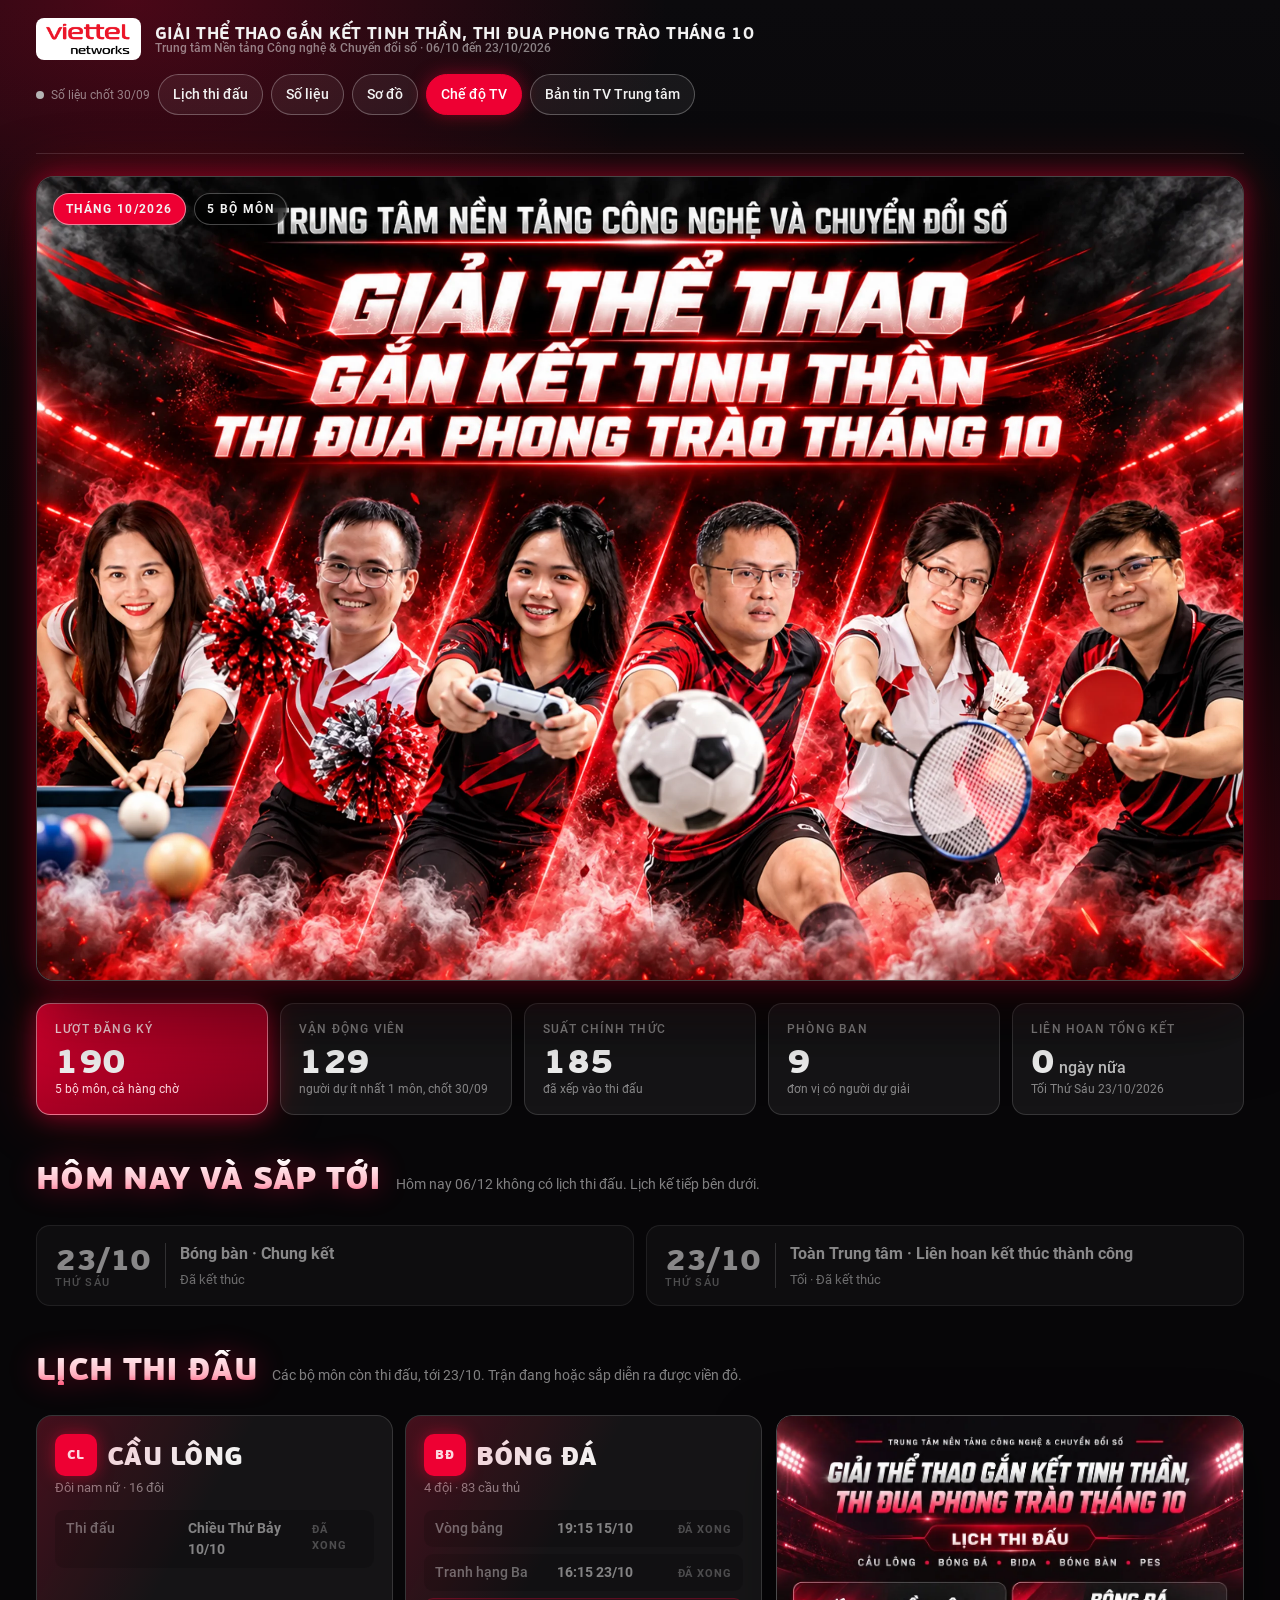
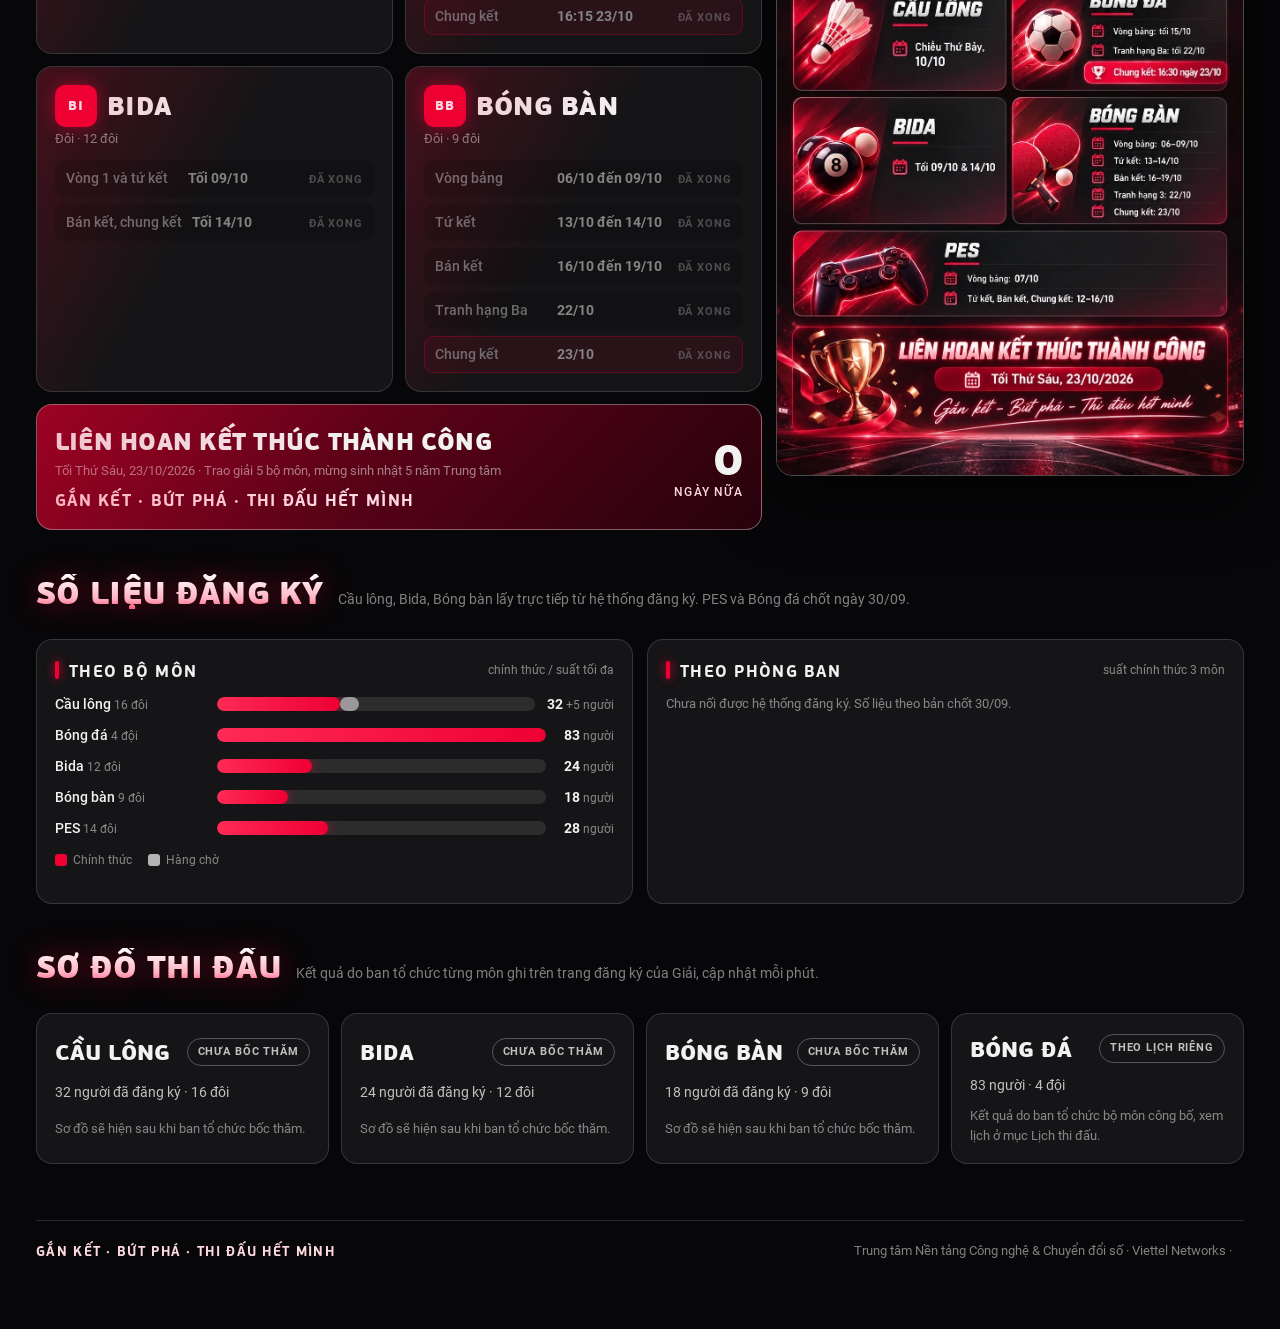
==== commit 965d1147: "Dời Bóng đá tranh hạng Ba sang 16:15 ngày 23/10, cùng giờ chung kết Co-Authored-By: Claude Opus 5.5 " ====
--- a/index.html
+++ b/index.html
@@ -371,10 +371,10 @@
       <div class="glass left">
         <div class="eyebrow"><span class="dot"></span>Sắp diễn ra</div>
         <h2 class="hcard">Liên hoan kết thúc thành công</h2>
-        <p class="lead">Trao giải 5 bộ môn, chung kết Bóng đá lúc 16:15 và liên hoan toàn Trung tâm mừng sinh nhật 5 năm.</p>
+        <p class="lead">Trao giải 5 bộ môn, chung kết và tranh hạng Ba Bóng đá cùng lúc 16:15, rồi liên hoan toàn Trung tâm mừng sinh nhật 5 năm.</p>
         <div class="meta">
           <div><span>Thời gian</span><span>Tối Thứ Sáu 23/10/2026</span></div>
-          <div><span>Chung kết</span><span>Bóng đá 16:15 · Bóng bàn cùng ngày</span></div>
+          <div><span>Chung kết</span><span>Bóng đá 16:15 (cùng giờ tranh hạng Ba) · Bóng bàn cùng ngày</span></div>
         </div>
       </div>
       <div class="right">
@@ -414,7 +414,7 @@
     { id: 'bong-da', name: 'Bóng đá', ab: 'BĐ', fmt: '4 đội · 83 cầu thủ', static: { reg: 83, off: 83, wait: 0, slots: 4, unit: 'đội' },
       place: 'Sân bóng Đình Thôn 2',
       info: 'Bóng đá · Bảng A: Phòng Nền tảng Công nghệ; Liên quân P. Giải pháp băng rộng cố định và Cơ điện, P. Hợp tác triển khai và P. Kiểm soát chất lượng · Bảng B: Liên quân P. Giải pháp di động và P. Giải pháp CNTT và Quy trình; Liên quân P. Hạ tầng Cloud và P. Trí tuệ nhân tạo',
-      items: [{ label: 'Vòng bảng', from: '2026-10-15', time: '19:15' }, { label: 'Tranh hạng Ba', from: '2026-10-22', time: '19:15' }, { label: 'Chung kết', from: '2026-10-23', time: '16:15', final: true }] },
+      items: [{ label: 'Vòng bảng', from: '2026-10-15', time: '19:15' }, { label: 'Tranh hạng Ba', from: '2026-10-23', time: '16:15' }, { label: 'Chung kết', from: '2026-10-23', time: '16:15', final: true }] },
     { id: 'bida', name: 'Bida', ab: 'BI', fmt: 'Đôi · 12 đôi', live: true,
       items: [{ label: 'Vòng 1 và tứ kết', from: '2026-10-09', time: 'Tối' }, { label: 'Bán kết, chung kết', from: '2026-10-14', time: 'Tối' }] },
     { id: 'bong-ban', name: 'Bóng bàn', ab: 'BB', fmt: 'Đôi · 9 đôi', live: true,
